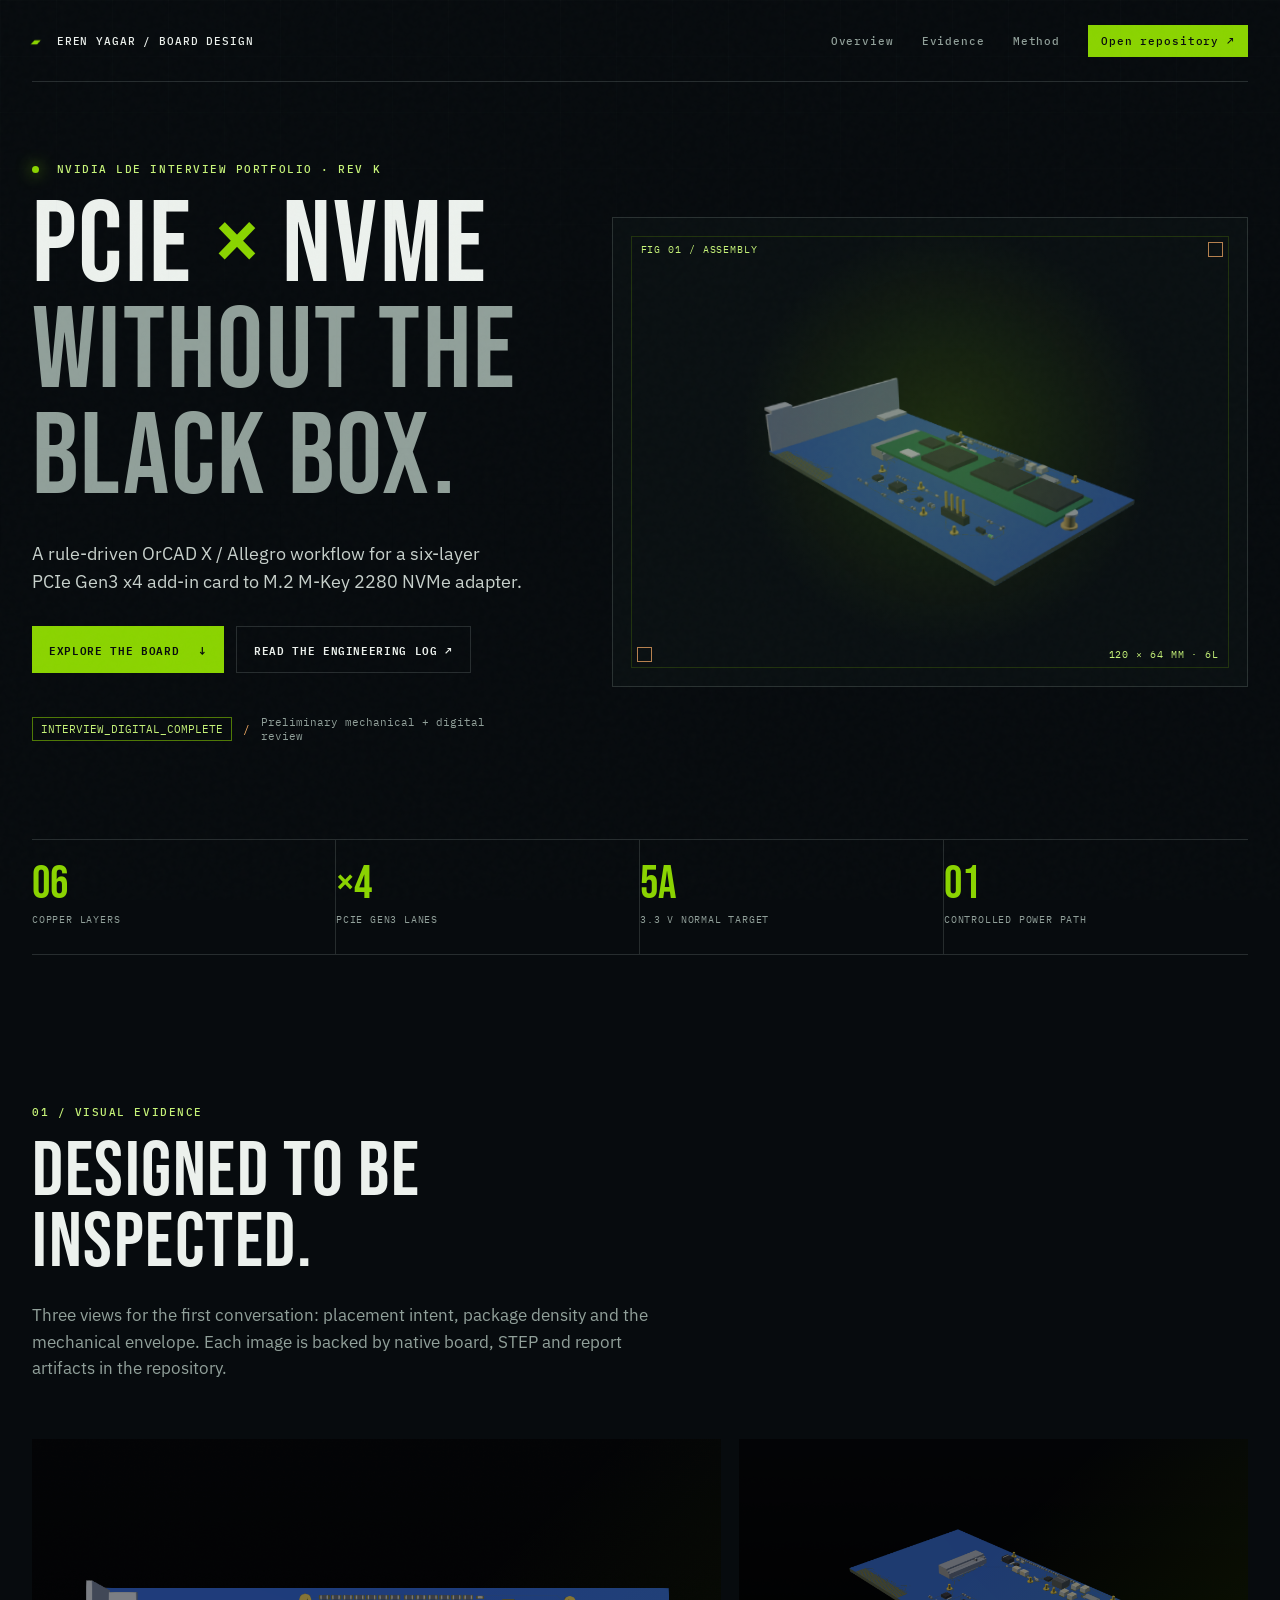
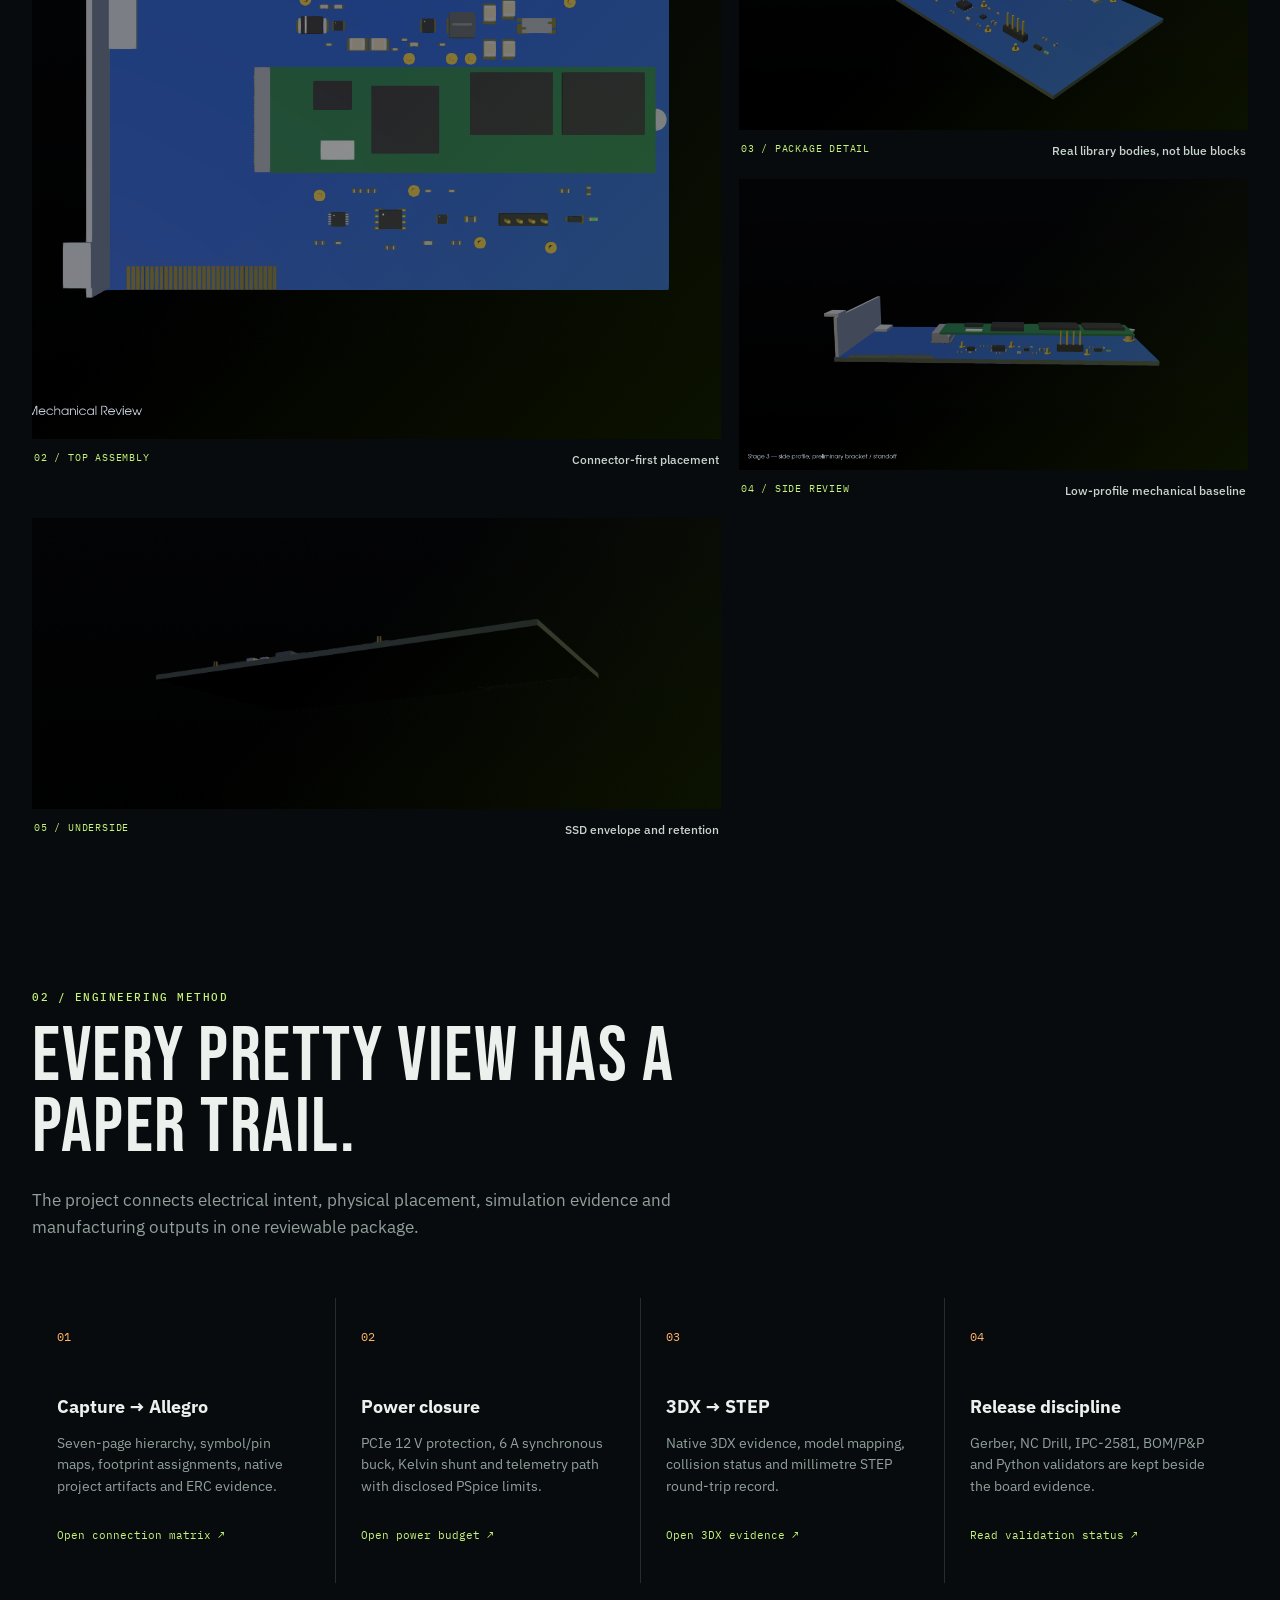
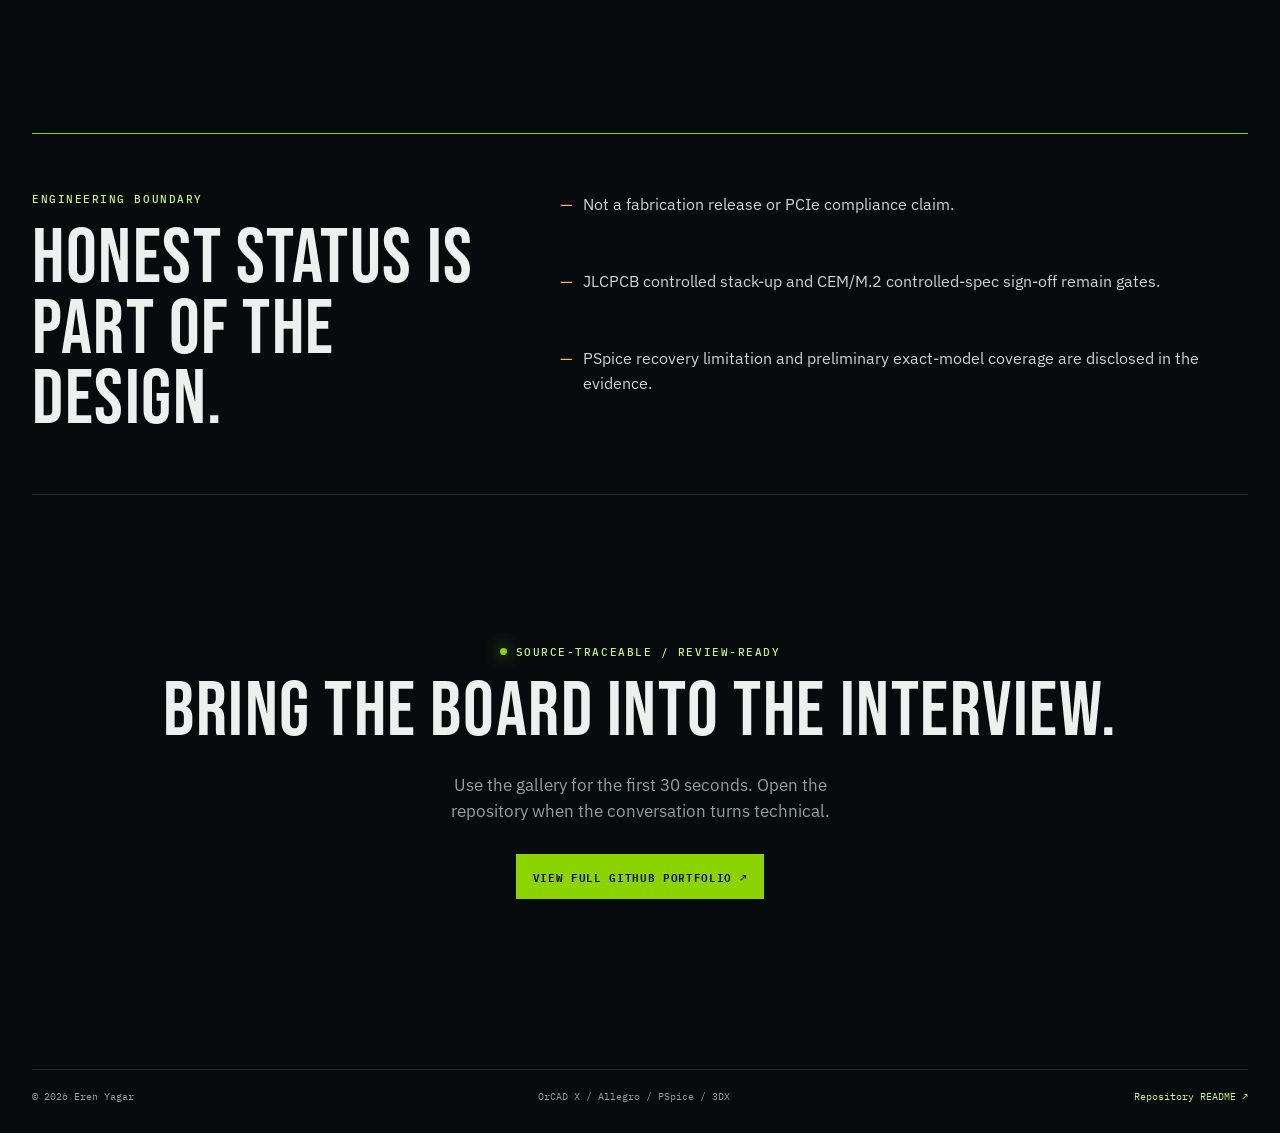
==== portfolio/index.html @ 48d605d1 "add visual portfolio page" ====
<!doctype html>
<html lang="en">
<head>
  <meta charset="utf-8">
  <meta name="viewport" content="width=device-width, initial-scale=1">
  <meta name="description" content="OrCAD X and Allegro PCIe Gen3 x4 to M.2 NVMe adapter interview portfolio.">
  <title>PCIe × NVMe — OrCAD Portfolio</title>
  <link rel="preconnect" href="https://fonts.googleapis.com">
  <link rel="preconnect" href="https://fonts.gstatic.com" crossorigin>
  <link href="https://fonts.googleapis.com/css2?family=Bebas+Neue&family=IBM+Plex+Mono:wght@400;500;600&family=IBM+Plex+Sans:wght@400;500;600;700&display=swap" rel="stylesheet">
  <link rel="stylesheet" href="styles.css">
</head>
<body>
  <div class="grain" aria-hidden="true"></div>
  <header class="site-header">
    <a class="wordmark" href="../README.md" aria-label="Back to repository README"><span class="mark">▰</span> EREN YAGAR / BOARD DESIGN</a>
    <nav aria-label="Portfolio navigation">
      <a href="#overview">Overview</a>
      <a href="#evidence">Evidence</a>
      <a href="#method">Method</a>
      <a class="nav-cta" href="https://github.com/ErenYagar/nvidia-lde-orcad-portfolio">Open repository ↗</a>
    </nav>
  </header>

  <main>
    <section class="hero" id="overview">
      <div class="hero-copy">
        <p class="eyebrow"><span class="dot"></span> NVIDIA LDE INTERVIEW PORTFOLIO · REV K</p>
        <h1>PCIe <em>×</em> NVMe<br><span>without the black box.</span></h1>
        <p class="lede">A rule-driven OrCAD X / Allegro workflow for a six-layer PCIe Gen3 x4 add-in card to M.2 M-Key 2280 NVMe adapter.</p>
        <div class="hero-actions">
          <a class="button button-primary" href="#evidence">Explore the board <span>↓</span></a>
          <a class="button button-ghost" href="../README.md">Read the engineering log ↗</a>
        </div>
        <div class="status-line"><span class="status-pill">INTERVIEW_DIGITAL_COMPLETE</span><span class="slash">/</span><span>Preliminary mechanical + digital review</span></div>
      </div>
      <div class="hero-visual">
        <div class="visual-label top-left">FIG 01 / ASSEMBLY</div>
        <div class="visual-label bottom-right">120 × 64 MM · 6L</div>
        <div class="crosshair crosshair-a"></div><div class="crosshair crosshair-b"></div>
        <img src="../evidence/stage3/portfolio_revk/stage3_hero_isometric_assembly.png" alt="Isometric 3D assembly view of the PCIe to M.2 NVMe adapter board" class="hero-image">
      </div>
    </section>

    <section class="metrics" aria-label="Design metrics">
      <div><strong>06</strong><span>copper layers</span></div>
      <div><strong>×4</strong><span>PCIe Gen3 lanes</span></div>
      <div><strong>5A</strong><span>3.3 V normal target</span></div>
      <div><strong>01</strong><span>controlled power path</span></div>
    </section>

    <section class="section evidence-section" id="evidence">
      <div class="section-heading"><p class="kicker">01 / VISUAL EVIDENCE</p><h2>Designed to be inspected.</h2><p>Three views for the first conversation: placement intent, package density and the mechanical envelope. Each image is backed by native board, STEP and report artifacts in the repository.</p></div>
      <div class="gallery">
        <figure class="gallery-card gallery-card-large"><button class="image-button" data-full="../evidence/stage3/portfolio_revk/stage3_top_assembly.png"><img src="../evidence/stage3/portfolio_revk/stage3_top_assembly.png" alt="Top assembly view showing M.2 slot, PCIe edge connector and component placement"><span class="zoom">VIEW FULL ↗</span></button><figcaption><span>02 / TOP ASSEMBLY</span><strong>Connector-first placement</strong></figcaption></figure>
        <figure class="gallery-card"><button class="image-button" data-full="../evidence/stage3/portfolio_revk/stage3_hero_isometric_pcb_detail.png"><img src="../evidence/stage3/portfolio_revk/stage3_hero_isometric_pcb_detail.png" alt="Detailed isometric PCB view with component package models"><span class="zoom">VIEW FULL ↗</span></button><figcaption><span>03 / PACKAGE DETAIL</span><strong>Real library bodies, not blue blocks</strong></figcaption></figure>
        <figure class="gallery-card"><button class="image-button" data-full="../evidence/stage3/portfolio_revk/stage3_side.png"><img src="../evidence/stage3/portfolio_revk/stage3_side.png" alt="Side view showing board thickness and low profile clearance"><span class="zoom">VIEW FULL ↗</span></button><figcaption><span>04 / SIDE REVIEW</span><strong>Low-profile mechanical baseline</strong></figcaption></figure>
        <figure class="gallery-card"><button class="image-button" data-full="../evidence/stage3/portfolio_revk/stage3_ssd_underside.png"><img src="../evidence/stage3/portfolio_revk/stage3_ssd_underside.png" alt="Underside view showing the SSD envelope and retention geometry"><span class="zoom">VIEW FULL ↗</span></button><figcaption><span>05 / UNDERSIDE</span><strong>SSD envelope and retention</strong></figcaption></figure>
      </div>
    </section>

    <section class="section method-section" id="method">
      <div class="section-heading"><p class="kicker">02 / ENGINEERING METHOD</p><h2>Every pretty view has a paper trail.</h2><p>The project connects electrical intent, physical placement, simulation evidence and manufacturing outputs in one reviewable package.</p></div>
      <div class="method-grid">
        <article><span class="number">01</span><h3>Capture → Allegro</h3><p>Seven-page hierarchy, symbol/pin maps, footprint assignments, native project artifacts and ERC evidence.</p><a href="../schematic/connection_matrix.csv">Open connection matrix ↗</a></article>
        <article><span class="number">02</span><h3>Power closure</h3><p>PCIe 12 V protection, 6 A synchronous buck, Kelvin shunt and telemetry path with disclosed PSpice limits.</p><a href="../docs/power_budget.md">Open power budget ↗</a></article>
        <article><span class="number">03</span><h3>3DX → STEP</h3><p>Native 3DX evidence, model mapping, collision status and millimetre STEP round-trip record.</p><a href="../evidence/stage3/3dx_native_revk/">Open 3DX evidence ↗</a></article>
        <article><span class="number">04</span><h3>Release discipline</h3><p>Gerber, NC Drill, IPC-2581, BOM/P&amp;P and Python validators are kept beside the board evidence.</p><a href="../VALIDATION_STATUS.md">Read validation status ↗</a></article>
      </div>
    </section>

    <section class="boundary" aria-labelledby="boundary-title">
      <div><p class="kicker">ENGINEERING BOUNDARY</p><h2 id="boundary-title">Honest status is part of the design.</h2></div>
      <ul><li>Not a fabrication release or PCIe compliance claim.</li><li>JLCPCB controlled stack-up and CEM/M.2 controlled-spec sign-off remain gates.</li><li>PSpice recovery limitation and preliminary exact-model coverage are disclosed in the evidence.</li></ul>
    </section>

    <section class="closing">
      <p class="eyebrow"><span class="dot"></span> SOURCE-TRACEABLE / REVIEW-READY</p>
      <h2>Bring the board into the interview.</h2>
      <p>Use the gallery for the first 30 seconds. Open the repository when the conversation turns technical.</p>
      <a class="button button-primary" href="https://github.com/ErenYagar/nvidia-lde-orcad-portfolio">View full GitHub portfolio ↗</a>
    </section>
  </main>

  <footer class="site-footer"><span>© 2026 Eren Yagar</span><span>OrCAD X / Allegro / PSpice / 3DX</span><a href="../README.md">Repository README ↗</a></footer>

  <dialog id="lightbox" aria-label="Expanded portfolio image"><button class="close-dialog" aria-label="Close image">×</button><img id="lightbox-image" alt=""></dialog>
  <script>
    const dialog = document.getElementById('lightbox');
    const expanded = document.getElementById('lightbox-image');
    document.querySelectorAll('.image-button').forEach((button) => button.addEventListener('click', () => {
      expanded.src = button.dataset.full;
      expanded.alt = button.querySelector('img').alt;
      dialog.showModal();
    }));
    document.querySelector('.close-dialog').addEventListener('click', () => dialog.close());
    dialog.addEventListener('click', (event) => { if (event.target === dialog) dialog.close(); });
  </script>
</body>
</html>
---- portfolio/styles.css ----
:root {
  --ink: #ecf1ed;
  --muted: #91a09a;
  --paper: #070b0e;
  --panel: #0e1518;
  --line: rgba(221, 238, 230, .15);
  --green: #8bd400;
  --green-soft: #c6f378;
  --orange: #ffb268;
  --display: 'Bebas Neue', Impact, sans-serif;
  --mono: 'IBM Plex Mono', 'Courier New', monospace;
  --sans: 'IBM Plex Sans', 'Segoe UI', sans-serif;
}

* { box-sizing: border-box; }
html { scroll-behavior: smooth; }
body { margin: 0; color: var(--ink); background: var(--paper); font-family: var(--sans); line-height: 1.55; overflow-x: hidden; }
body::before { content: ''; position: fixed; inset: 0; pointer-events: none; opacity: .22; background-image: linear-gradient(rgba(141, 170, 158, .1) 1px, transparent 1px), linear-gradient(90deg, rgba(141, 170, 158, .1) 1px, transparent 1px); background-size: 56px 56px; mask-image: linear-gradient(to bottom, #000, transparent 75%); }
.grain { position: fixed; inset: 0; z-index: 10; pointer-events: none; opacity: .04; background-image: url("data:image/svg+xml,%3Csvg viewBox='0 0 160 160' xmlns='http://www.w3.org/2000/svg'%3E%3Cfilter id='n'%3E%3CfeTurbulence type='fractalNoise' baseFrequency='.9' numOctaves='3' stitchTiles='stitch'/%3E%3C/filter%3E%3Crect width='100%25' height='100%25' filter='url(%23n)' opacity='.45'/%3E%3C/svg%3E"); }
a { color: inherit; }
.site-header, main, .site-footer { width: min(1240px, calc(100% - 64px)); margin: auto; }
.site-header { min-height: 82px; display: flex; justify-content: space-between; align-items: center; border-bottom: 1px solid var(--line); font: 500 11px var(--mono); letter-spacing: .08em; }
.wordmark { text-decoration: none; color: var(--ink); }
.mark { display: inline-block; color: var(--green); margin-right: 8px; transform: skew(-20deg); }
nav { display: flex; gap: 28px; align-items: center; }
nav a { color: var(--muted); text-decoration: none; transition: color .2s ease; }
nav a:hover { color: var(--green-soft); }
.nav-cta { padding: 9px 13px; color: var(--paper); background: var(--green); }
.hero { min-height: 660px; display: grid; grid-template-columns: .87fr 1.13fr; gap: clamp(34px, 7vw, 100px); align-items: center; padding: 80px 0 96px; }
.eyebrow, .kicker { margin: 0 0 18px; font: 500 11px var(--mono); letter-spacing: .14em; color: var(--green-soft); }
.dot { display: inline-block; width: 7px; height: 7px; border-radius: 50%; margin-right: 9px; background: var(--green); box-shadow: 0 0 16px var(--green); }
h1, h2 { font-family: var(--display); font-weight: 400; line-height: .92; letter-spacing: .02em; text-transform: uppercase; }
h1 { max-width: 690px; margin: 0; font-size: clamp(68px, 9vw, 142px); }
h1 em { color: var(--green); font-style: normal; }
h1 span { color: var(--muted); }
.lede { max-width: 510px; margin: 28px 0 30px; font-size: 18px; color: #c8d1cc; }
.hero-actions { display: flex; flex-wrap: wrap; gap: 12px; }
.button { display: inline-flex; gap: 20px; align-items: center; padding: 13px 17px; text-decoration: none; font: 600 11px var(--mono); letter-spacing: .06em; text-transform: uppercase; transition: transform .2s ease, background .2s ease, color .2s ease; }
.button:hover { transform: translateY(-3px); }
.button-primary { color: var(--paper); background: var(--green); }
.button-primary:hover { background: var(--green-soft); }
.button-ghost { border: 1px solid var(--line); color: var(--ink); }
.button-ghost:hover { border-color: var(--green); color: var(--green-soft); }
.status-line { display: flex; align-items: center; gap: 11px; margin-top: 42px; color: var(--muted); font: 11px var(--mono); }
.status-pill { padding: 4px 8px; color: var(--green-soft); border: 1px solid rgba(139, 212, 0, .55); }
.slash { color: var(--orange); }
.hero-visual { position: relative; min-height: 470px; display: grid; place-items: center; background: radial-gradient(circle at 53% 47%, rgba(139, 212, 0, .15), transparent 50%), #0a1012; border: 1px solid var(--line); overflow: hidden; }
.hero-visual::after { content: ''; position: absolute; inset: 18px; border: 1px solid rgba(139, 212, 0, .18); pointer-events: none; }
.hero-image { width: 95%; height: auto; display: block; mix-blend-mode: screen; filter: saturate(.9) contrast(1.06); transform: rotate(-2deg) scale(1.04); transition: transform .6s cubic-bezier(.2,.8,.2,1); }
.hero-visual:hover .hero-image { transform: rotate(1deg) scale(1.08); }
.visual-label { position: absolute; z-index: 2; color: var(--green-soft); font: 10px var(--mono); letter-spacing: .09em; }
.top-left { left: 28px; top: 25px; }.bottom-right { right: 28px; bottom: 25px; }
.crosshair { position: absolute; z-index: 2; width: 15px; height: 15px; border: 1px solid var(--orange); opacity: .7; }.crosshair-a { left: 24px; bottom: 24px; }.crosshair-b { right: 24px; top: 24px; }
.metrics { display: grid; grid-template-columns: repeat(4, 1fr); border-top: 1px solid var(--line); border-bottom: 1px solid var(--line); }
.metrics div { padding: 24px 0; border-right: 1px solid var(--line); }.metrics div:last-child { border-right: 0; }.metrics strong { display: block; color: var(--green); font: 400 46px var(--display); line-height: .9; }.metrics span { color: var(--muted); font: 10px var(--mono); letter-spacing: .08em; text-transform: uppercase; }
.section { padding: 150px 0 0; }.section-heading { max-width: 650px; }.section-heading h2, .closing h2, .boundary h2 { margin: 0; font-size: clamp(48px, 6vw, 86px); }.section-heading > p:last-child, .closing > p:not(.eyebrow) { margin-top: 24px; color: var(--muted); font-size: 17px; }
.gallery { display: grid; grid-template-columns: 1.15fr .85fr; gap: 18px; margin-top: 58px; }.gallery-card { margin: 0; }.gallery-card-large { grid-row: span 2; }.image-button { position: relative; display: block; width: 100%; padding: 0; border: 0; overflow: hidden; background: var(--panel); cursor: zoom-in; }.image-button::after { content: ''; position: absolute; inset: 0; background: linear-gradient(135deg, transparent 45%, rgba(139, 212, 0, .12)); opacity: .7; pointer-events: none; }.image-button img { width: 100%; height: 100%; display: block; object-fit: cover; transition: transform .5s ease, filter .5s ease; }.gallery-card-large .image-button { height: 600px; }.gallery-card:not(.gallery-card-large) .image-button { height: 291px; }.image-button:hover img { transform: scale(1.045); filter: saturate(1.12); }.zoom { position: absolute; z-index: 2; right: 14px; bottom: 13px; padding: 5px 7px; color: var(--paper); background: var(--green); font: 10px var(--mono); opacity: 0; transform: translateY(5px); transition: opacity .25s, transform .25s; }.image-button:hover .zoom, .image-button:focus-visible .zoom { opacity: 1; transform: translateY(0); }.gallery-card figcaption { display: flex; justify-content: space-between; gap: 12px; padding: 12px 2px 0; }.gallery-card figcaption span { color: var(--green-soft); font: 10px var(--mono); letter-spacing: .08em; }.gallery-card figcaption strong { color: #cbd4ce; font-size: 12px; font-weight: 500; text-align: right; }
.method-grid { display: grid; grid-template-columns: repeat(4, 1fr); gap: 1px; margin-top: 58px; background: var(--line); }.method-grid article { min-height: 285px; padding: 25px; background: var(--paper); }.number { color: var(--orange); font: 12px var(--mono); }.method-grid h3 { margin: 45px 0 12px; font-size: 18px; }.method-grid p { margin: 0 0 23px; color: var(--muted); font-size: 14px; }.method-grid a { color: var(--green-soft); font: 11px var(--mono); text-decoration: none; }
.boundary { display: grid; grid-template-columns: .8fr 1.2fr; gap: 70px; margin-top: 150px; padding: 58px 0; border-top: 1px solid var(--green); border-bottom: 1px solid var(--line); }.boundary ul { display: grid; gap: 12px; margin: 0; padding: 0; list-style: none; color: #cbd4ce; font-size: 16px; }.boundary li { position: relative; padding-left: 23px; }.boundary li::before { content: '—'; position: absolute; left: 0; color: var(--orange); }
.closing { padding: 150px 0 170px; text-align: center; }.closing > p:not(.eyebrow) { max-width: 450px; margin: 24px auto 30px; }.closing .eyebrow { justify-content: center; display: flex; align-items: center; }
.site-footer { display: flex; justify-content: space-between; gap: 20px; padding: 20px 0 30px; border-top: 1px solid var(--line); color: var(--muted); font: 10px var(--mono); }.site-footer a { color: var(--green-soft); text-decoration: none; }
dialog { width: min(1100px, 92vw); padding: 0; border: 1px solid var(--green); background: #050708; box-shadow: 0 0 0 100vw rgba(0,0,0,.78), 0 0 80px rgba(139,212,0,.16); }.close-dialog { position: absolute; top: 8px; right: 12px; z-index: 3; border: 0; color: var(--ink); background: transparent; font: 30px var(--sans); cursor: pointer; }.close-dialog:hover { color: var(--green); }dialog img { width: 100%; display: block; }
@media (max-width: 880px) { .site-header, main, .site-footer { width: min(100% - 36px, 680px); } nav a:not(.nav-cta) { display: none; }.hero { grid-template-columns: 1fr; padding-top: 65px; }.hero-visual { min-height: auto; }.hero-image { width: 100%; }.metrics { grid-template-columns: repeat(2, 1fr); }.metrics div:nth-child(2) { border-right: 0; }.metrics div:nth-child(-n+2) { border-bottom: 1px solid var(--line); }.gallery { grid-template-columns: 1fr; }.gallery-card-large { grid-row: auto; }.gallery-card-large .image-button, .gallery-card:not(.gallery-card-large) .image-button { height: auto; aspect-ratio: 1.45; }.method-grid { grid-template-columns: repeat(2, 1fr); }.boundary { grid-template-columns: 1fr; gap: 30px; }.site-footer { flex-wrap: wrap; } }
@media (max-width: 520px) { h1 { font-size: 63px; }.site-header { min-height: 65px; }.wordmark { font-size: 9px; }.nav-cta { padding: 7px 9px; font-size: 9px; }.hero { padding-bottom: 60px; }.lede { font-size: 16px; }.status-line { align-items: flex-start; flex-direction: column; gap: 6px; }.slash { display: none; }.metrics strong { font-size: 38px; }.method-grid { grid-template-columns: 1fr; }.section, .boundary, .closing { padding-top: 100px; }.site-footer { font-size: 9px; } }
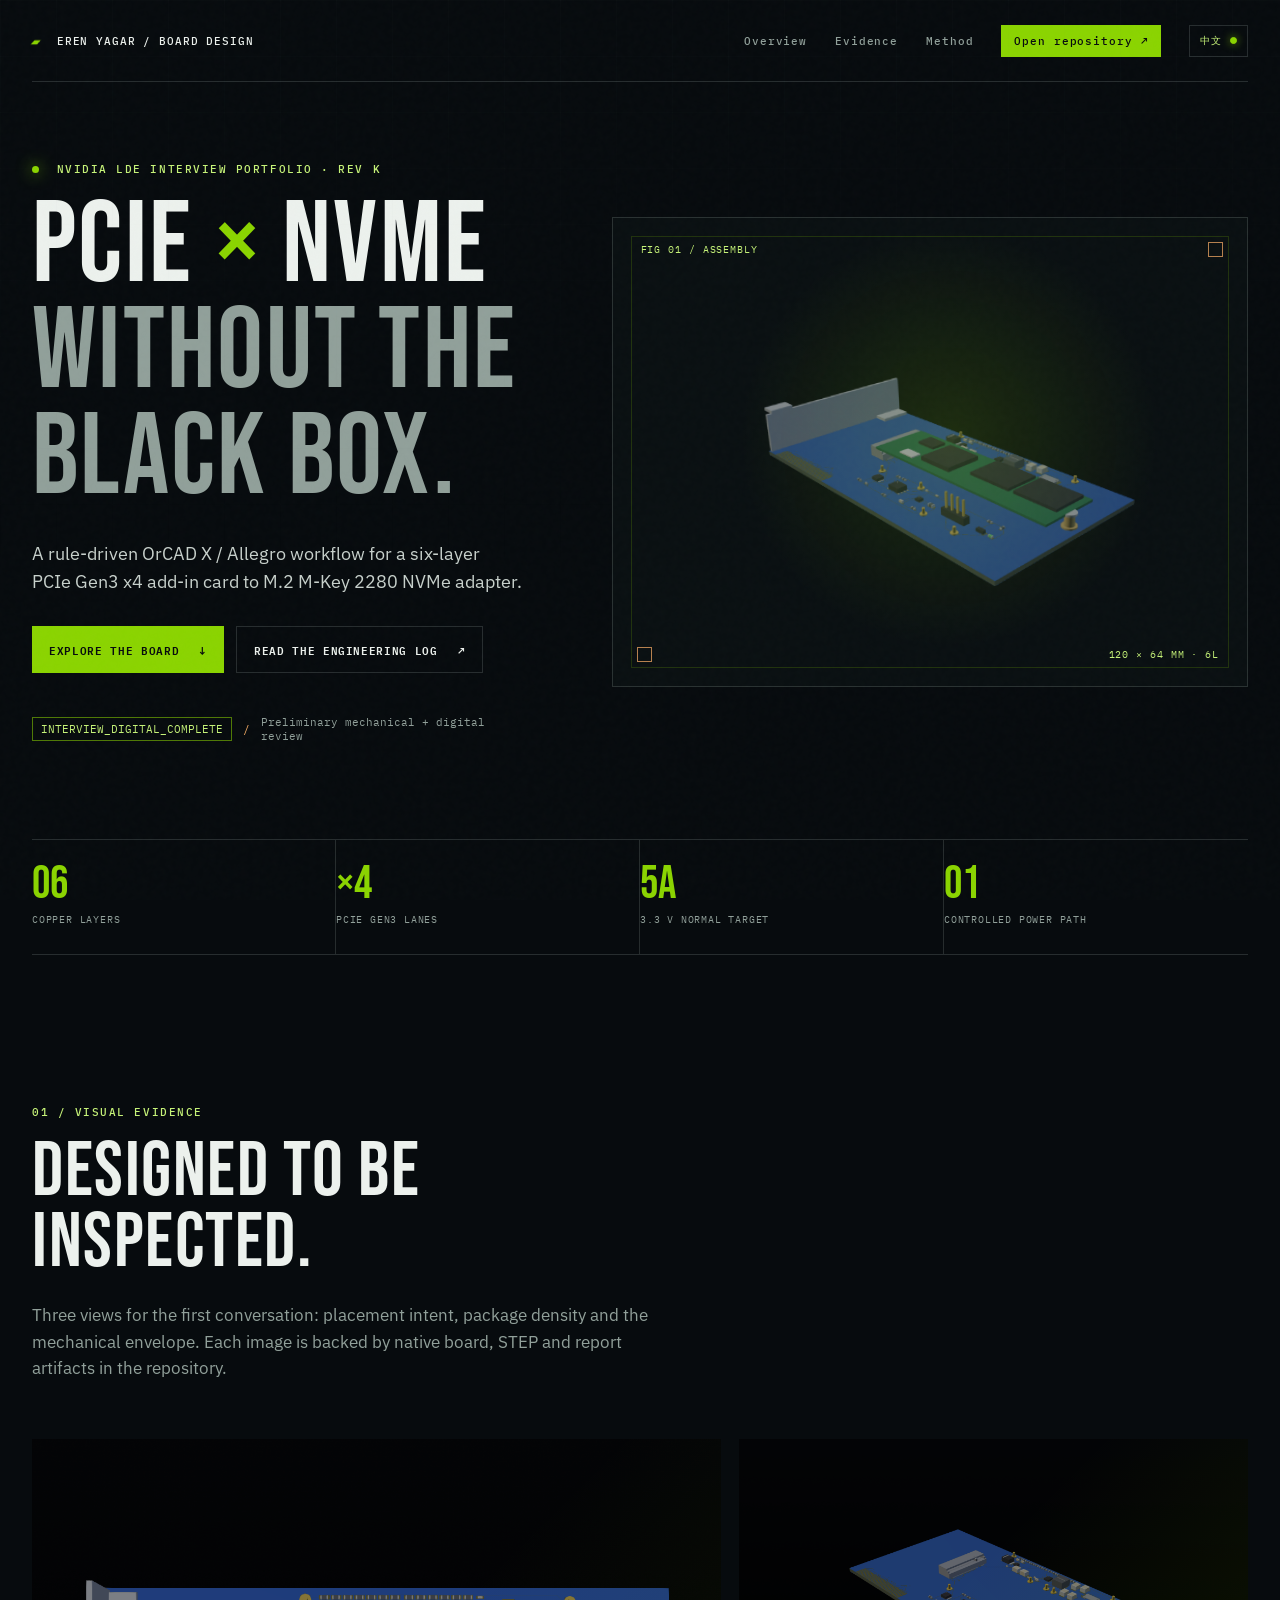
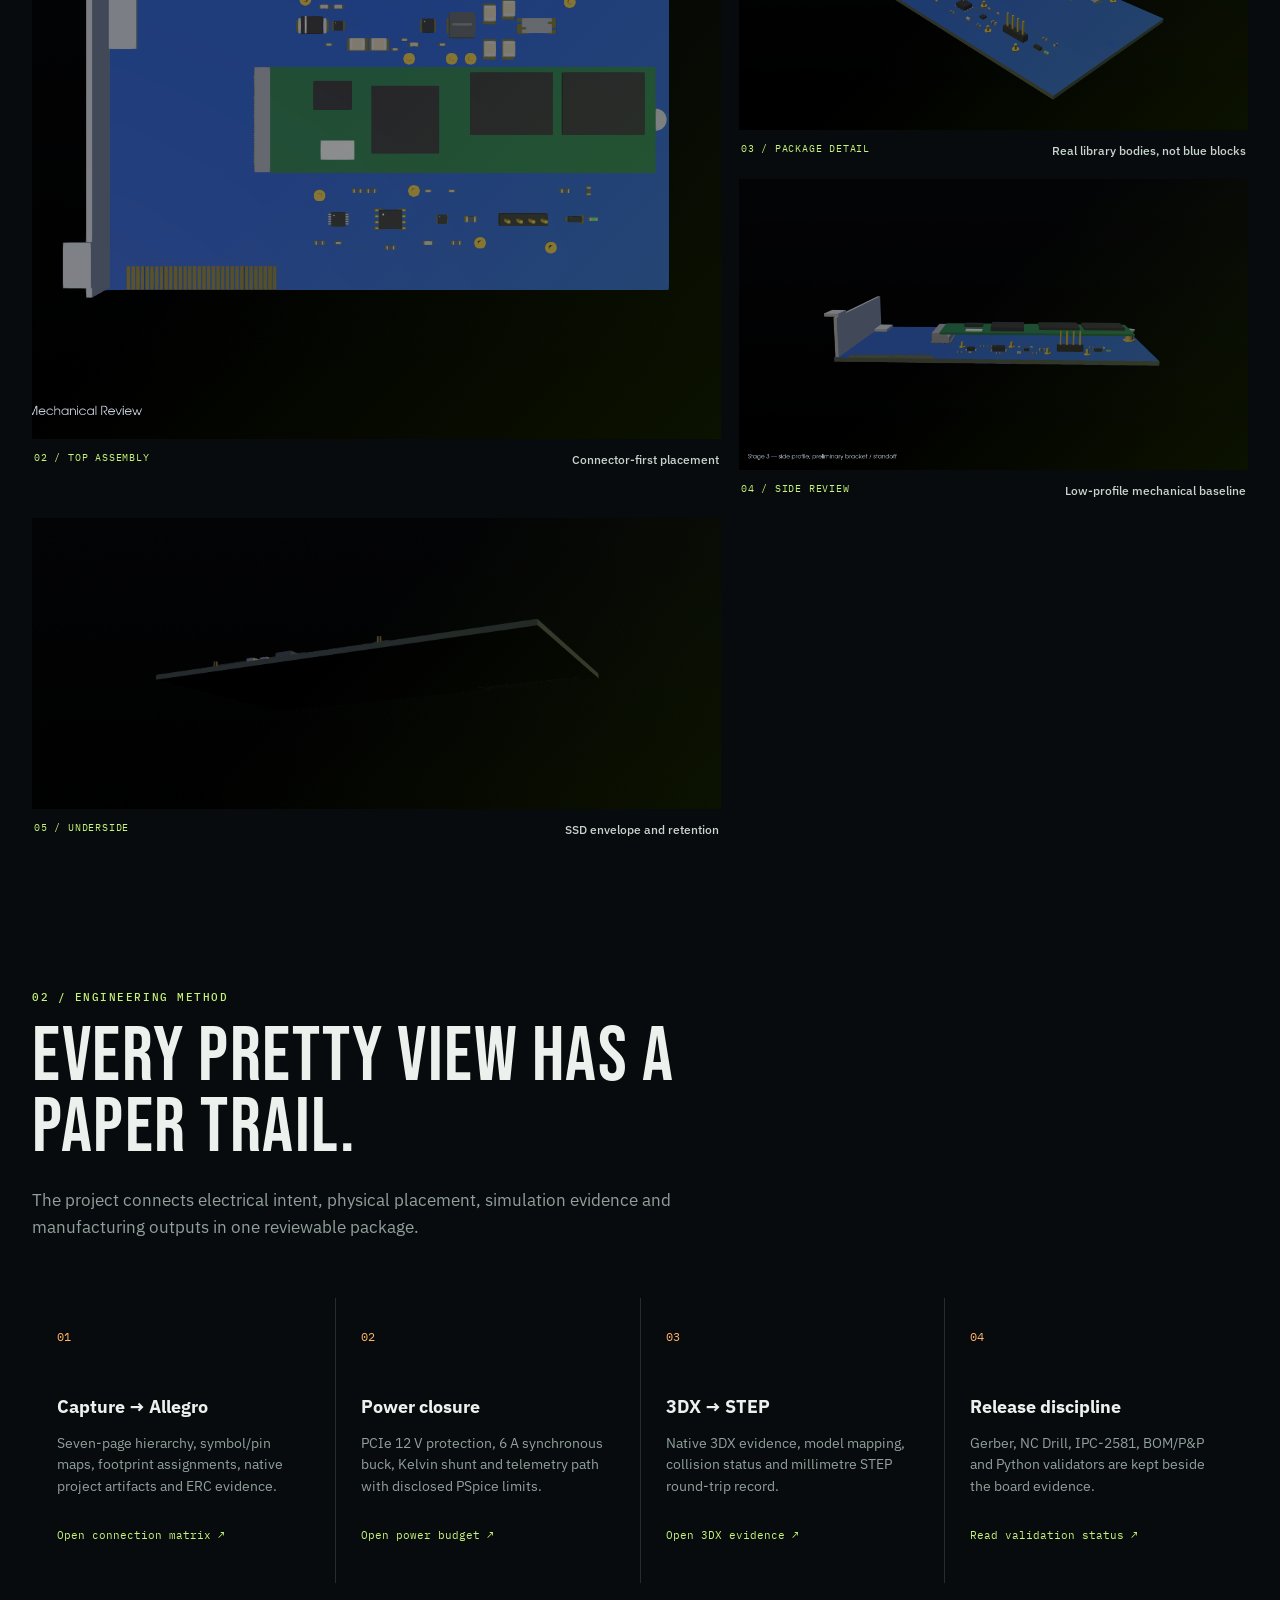
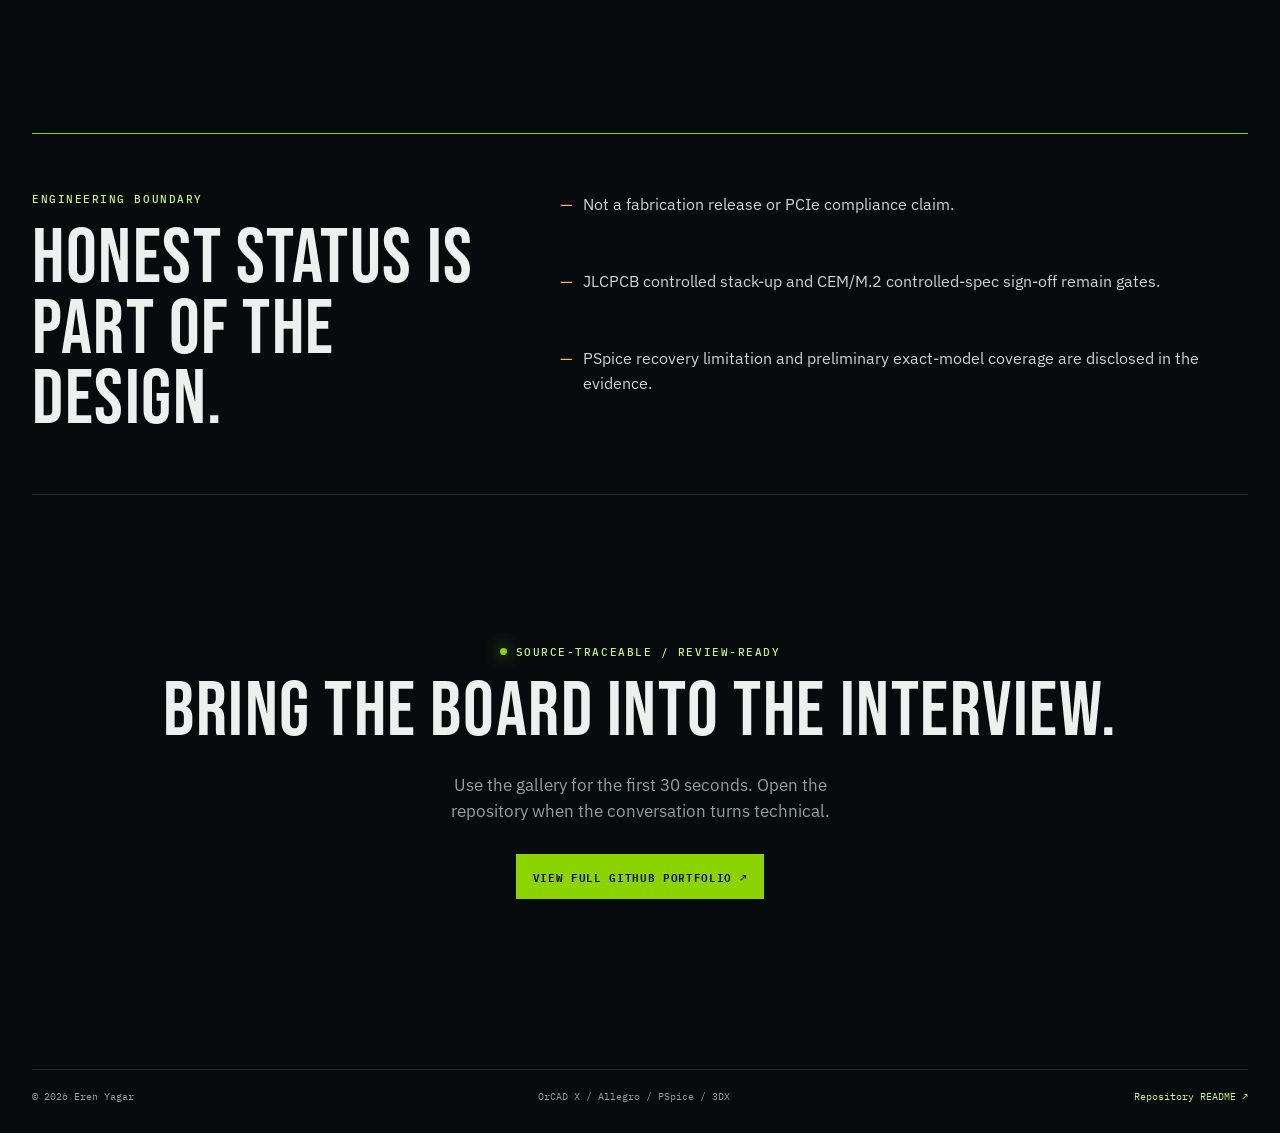
==== commit b8d4b6fd: "add bilingual portfolio language toggle" ====
--- a/portfolio/index.html
+++ b/portfolio/index.html
@@ -15,77 +15,134 @@
   <header class="site-header">
     <a class="wordmark" href="../README.md" aria-label="Back to repository README"><span class="mark">▰</span> EREN YAGAR / BOARD DESIGN</a>
     <nav aria-label="Portfolio navigation">
-      <a href="#overview">Overview</a>
-      <a href="#evidence">Evidence</a>
-      <a href="#method">Method</a>
-      <a class="nav-cta" href="https://github.com/ErenYagar/nvidia-lde-orcad-portfolio">Open repository ↗</a>
+      <a href="#overview" data-i18n="navOverview">Overview</a>
+      <a href="#evidence" data-i18n="navEvidence">Evidence</a>
+      <a href="#method" data-i18n="navMethod">Method</a>
+      <a class="nav-cta" href="https://github.com/ErenYagar/nvidia-lde-orcad-portfolio" data-i18n="navRepo">Open repository ↗</a>
+      <button class="lang-toggle" id="lang-toggle" type="button" aria-label="Switch language"><span id="lang-label">中文</span><span class="toggle-dot" aria-hidden="true"></span></button>
     </nav>
   </header>
 
   <main>
     <section class="hero" id="overview">
       <div class="hero-copy">
-        <p class="eyebrow"><span class="dot"></span> NVIDIA LDE INTERVIEW PORTFOLIO · REV K</p>
-        <h1>PCIe <em>×</em> NVMe<br><span>without the black box.</span></h1>
-        <p class="lede">A rule-driven OrCAD X / Allegro workflow for a six-layer PCIe Gen3 x4 add-in card to M.2 M-Key 2280 NVMe adapter.</p>
+        <p class="eyebrow"><span class="dot"></span><span data-i18n="eyebrow"> NVIDIA LDE INTERVIEW PORTFOLIO · REV K</span></p>
+        <h1 data-i18n="heroTitle">PCIe <em>×</em> NVMe<br><span>without the black box.</span></h1>
+        <p class="lede" data-i18n="heroLede">A rule-driven OrCAD X / Allegro workflow for a six-layer PCIe Gen3 x4 add-in card to M.2 M-Key 2280 NVMe adapter.</p>
         <div class="hero-actions">
-          <a class="button button-primary" href="#evidence">Explore the board <span>↓</span></a>
-          <a class="button button-ghost" href="../README.md">Read the engineering log ↗</a>
+          <a class="button button-primary" href="#evidence"><span data-i18n="explore">Explore the board</span> <span>↓</span></a>
+          <a class="button button-ghost" href="../README.md"><span data-i18n="engineeringLog">Read the engineering log</span> ↗</a>
         </div>
-        <div class="status-line"><span class="status-pill">INTERVIEW_DIGITAL_COMPLETE</span><span class="slash">/</span><span>Preliminary mechanical + digital review</span></div>
+        <div class="status-line"><span class="status-pill" data-i18n="status">INTERVIEW_DIGITAL_COMPLETE</span><span class="slash">/</span><span data-i18n="statusDetail">Preliminary mechanical + digital review</span></div>
       </div>
       <div class="hero-visual">
-        <div class="visual-label top-left">FIG 01 / ASSEMBLY</div>
+        <div class="visual-label top-left" data-i18n="figAssembly">FIG 01 / ASSEMBLY</div>
         <div class="visual-label bottom-right">120 × 64 MM · 6L</div>
         <div class="crosshair crosshair-a"></div><div class="crosshair crosshair-b"></div>
-        <img src="../evidence/stage3/portfolio_revk/stage3_hero_isometric_assembly.png" alt="Isometric 3D assembly view of the PCIe to M.2 NVMe adapter board" class="hero-image">
+        <img src="../evidence/stage3/portfolio_revk/stage3_hero_isometric_assembly.png" data-alt-key="heroAlt" alt="Isometric 3D assembly view of the PCIe to M.2 NVMe adapter board" class="hero-image">
       </div>
     </section>
 
     <section class="metrics" aria-label="Design metrics">
-      <div><strong>06</strong><span>copper layers</span></div>
-      <div><strong>×4</strong><span>PCIe Gen3 lanes</span></div>
-      <div><strong>5A</strong><span>3.3 V normal target</span></div>
-      <div><strong>01</strong><span>controlled power path</span></div>
+      <div><strong>06</strong><span data-i18n="metricLayers">copper layers</span></div>
+      <div><strong>×4</strong><span data-i18n="metricLanes">PCIe Gen3 lanes</span></div>
+      <div><strong>5A</strong><span data-i18n="metricLoad">3.3 V normal target</span></div>
+      <div><strong>01</strong><span data-i18n="metricPower">controlled power path</span></div>
     </section>
 
     <section class="section evidence-section" id="evidence">
-      <div class="section-heading"><p class="kicker">01 / VISUAL EVIDENCE</p><h2>Designed to be inspected.</h2><p>Three views for the first conversation: placement intent, package density and the mechanical envelope. Each image is backed by native board, STEP and report artifacts in the repository.</p></div>
+      <div class="section-heading"><p class="kicker" data-i18n="evidenceKicker">01 / VISUAL EVIDENCE</p><h2 data-i18n="evidenceTitle">Designed to be inspected.</h2><p data-i18n="evidenceLede">Three views for the first conversation: placement intent, package density and the mechanical envelope. Each image is backed by native board, STEP and report artifacts in the repository.</p></div>
       <div class="gallery">
-        <figure class="gallery-card gallery-card-large"><button class="image-button" data-full="../evidence/stage3/portfolio_revk/stage3_top_assembly.png"><img src="../evidence/stage3/portfolio_revk/stage3_top_assembly.png" alt="Top assembly view showing M.2 slot, PCIe edge connector and component placement"><span class="zoom">VIEW FULL ↗</span></button><figcaption><span>02 / TOP ASSEMBLY</span><strong>Connector-first placement</strong></figcaption></figure>
-        <figure class="gallery-card"><button class="image-button" data-full="../evidence/stage3/portfolio_revk/stage3_hero_isometric_pcb_detail.png"><img src="../evidence/stage3/portfolio_revk/stage3_hero_isometric_pcb_detail.png" alt="Detailed isometric PCB view with component package models"><span class="zoom">VIEW FULL ↗</span></button><figcaption><span>03 / PACKAGE DETAIL</span><strong>Real library bodies, not blue blocks</strong></figcaption></figure>
-        <figure class="gallery-card"><button class="image-button" data-full="../evidence/stage3/portfolio_revk/stage3_side.png"><img src="../evidence/stage3/portfolio_revk/stage3_side.png" alt="Side view showing board thickness and low profile clearance"><span class="zoom">VIEW FULL ↗</span></button><figcaption><span>04 / SIDE REVIEW</span><strong>Low-profile mechanical baseline</strong></figcaption></figure>
-        <figure class="gallery-card"><button class="image-button" data-full="../evidence/stage3/portfolio_revk/stage3_ssd_underside.png"><img src="../evidence/stage3/portfolio_revk/stage3_ssd_underside.png" alt="Underside view showing the SSD envelope and retention geometry"><span class="zoom">VIEW FULL ↗</span></button><figcaption><span>05 / UNDERSIDE</span><strong>SSD envelope and retention</strong></figcaption></figure>
+        <figure class="gallery-card gallery-card-large"><button class="image-button" data-full="../evidence/stage3/portfolio_revk/stage3_top_assembly.png"><img src="../evidence/stage3/portfolio_revk/stage3_top_assembly.png" data-alt-key="topAlt" alt="Top assembly view showing M.2 slot, PCIe edge connector and component placement"><span class="zoom" data-i18n="viewFull">VIEW FULL ↗</span></button><figcaption><span data-i18n="topTag">02 / TOP ASSEMBLY</span><strong data-i18n="topCaption">Connector-first placement</strong></figcaption></figure>
+        <figure class="gallery-card"><button class="image-button" data-full="../evidence/stage3/portfolio_revk/stage3_hero_isometric_pcb_detail.png"><img src="../evidence/stage3/portfolio_revk/stage3_hero_isometric_pcb_detail.png" data-alt-key="detailAlt" alt="Detailed isometric PCB view with component package models"><span class="zoom" data-i18n="viewFull">VIEW FULL ↗</span></button><figcaption><span data-i18n="detailTag">03 / PACKAGE DETAIL</span><strong data-i18n="detailCaption">Real library bodies, not blue blocks</strong></figcaption></figure>
+        <figure class="gallery-card"><button class="image-button" data-full="../evidence/stage3/portfolio_revk/stage3_side.png"><img src="../evidence/stage3/portfolio_revk/stage3_side.png" data-alt-key="sideAlt" alt="Side view showing board thickness and low profile clearance"><span class="zoom" data-i18n="viewFull">VIEW FULL ↗</span></button><figcaption><span data-i18n="sideTag">04 / SIDE REVIEW</span><strong data-i18n="sideCaption">Low-profile mechanical baseline</strong></figcaption></figure>
+        <figure class="gallery-card"><button class="image-button" data-full="../evidence/stage3/portfolio_revk/stage3_ssd_underside.png"><img src="../evidence/stage3/portfolio_revk/stage3_ssd_underside.png" data-alt-key="ssdAlt" alt="Underside view showing the SSD envelope and retention geometry"><span class="zoom" data-i18n="viewFull">VIEW FULL ↗</span></button><figcaption><span data-i18n="ssdTag">05 / UNDERSIDE</span><strong data-i18n="ssdCaption">SSD envelope and retention</strong></figcaption></figure>
       </div>
     </section>
 
     <section class="section method-section" id="method">
-      <div class="section-heading"><p class="kicker">02 / ENGINEERING METHOD</p><h2>Every pretty view has a paper trail.</h2><p>The project connects electrical intent, physical placement, simulation evidence and manufacturing outputs in one reviewable package.</p></div>
+      <div class="section-heading"><p class="kicker" data-i18n="methodKicker">02 / ENGINEERING METHOD</p><h2 data-i18n="methodTitle">Every pretty view has a paper trail.</h2><p data-i18n="methodLede">The project connects electrical intent, physical placement, simulation evidence and manufacturing outputs in one reviewable package.</p></div>
       <div class="method-grid">
-        <article><span class="number">01</span><h3>Capture → Allegro</h3><p>Seven-page hierarchy, symbol/pin maps, footprint assignments, native project artifacts and ERC evidence.</p><a href="../schematic/connection_matrix.csv">Open connection matrix ↗</a></article>
-        <article><span class="number">02</span><h3>Power closure</h3><p>PCIe 12 V protection, 6 A synchronous buck, Kelvin shunt and telemetry path with disclosed PSpice limits.</p><a href="../docs/power_budget.md">Open power budget ↗</a></article>
-        <article><span class="number">03</span><h3>3DX → STEP</h3><p>Native 3DX evidence, model mapping, collision status and millimetre STEP round-trip record.</p><a href="../evidence/stage3/3dx_native_revk/">Open 3DX evidence ↗</a></article>
-        <article><span class="number">04</span><h3>Release discipline</h3><p>Gerber, NC Drill, IPC-2581, BOM/P&amp;P and Python validators are kept beside the board evidence.</p><a href="../VALIDATION_STATUS.md">Read validation status ↗</a></article>
+        <article><span class="number">01</span><h3 data-i18n="card1Title">Capture → Allegro</h3><p data-i18n="card1Body">Seven-page hierarchy, symbol/pin maps, footprint assignments, native project artifacts and ERC evidence.</p><a href="../schematic/connection_matrix.csv" data-i18n="card1Link">Open connection matrix ↗</a></article>
+        <article><span class="number">02</span><h3 data-i18n="card2Title">Power closure</h3><p data-i18n="card2Body">PCIe 12 V protection, 6 A synchronous buck, Kelvin shunt and telemetry path with disclosed PSpice limits.</p><a href="../docs/power_budget.md" data-i18n="card2Link">Open power budget ↗</a></article>
+        <article><span class="number">03</span><h3 data-i18n="card3Title">3DX → STEP</h3><p data-i18n="card3Body">Native 3DX evidence, model mapping, collision status and millimetre STEP round-trip record.</p><a href="../evidence/stage3/3dx_native_revk/" data-i18n="card3Link">Open 3DX evidence ↗</a></article>
+        <article><span class="number">04</span><h3 data-i18n="card4Title">Release discipline</h3><p data-i18n="card4Body">Gerber, NC Drill, IPC-2581, BOM/P&amp;P and Python validators are kept beside the board evidence.</p><a href="../VALIDATION_STATUS.md" data-i18n="card4Link">Read validation status ↗</a></article>
       </div>
     </section>
 
     <section class="boundary" aria-labelledby="boundary-title">
-      <div><p class="kicker">ENGINEERING BOUNDARY</p><h2 id="boundary-title">Honest status is part of the design.</h2></div>
-      <ul><li>Not a fabrication release or PCIe compliance claim.</li><li>JLCPCB controlled stack-up and CEM/M.2 controlled-spec sign-off remain gates.</li><li>PSpice recovery limitation and preliminary exact-model coverage are disclosed in the evidence.</li></ul>
+      <div><p class="kicker" data-i18n="boundaryKicker">ENGINEERING BOUNDARY</p><h2 id="boundary-title" data-i18n="boundaryTitle">Honest status is part of the design.</h2></div>
+      <ul><li data-i18n="boundary1">Not a fabrication release or PCIe compliance claim.</li><li data-i18n="boundary2">JLCPCB controlled stack-up and CEM/M.2 controlled-spec sign-off remain gates.</li><li data-i18n="boundary3">PSpice recovery limitation and preliminary exact-model coverage are disclosed in the evidence.</li></ul>
     </section>
 
     <section class="closing">
-      <p class="eyebrow"><span class="dot"></span> SOURCE-TRACEABLE / REVIEW-READY</p>
-      <h2>Bring the board into the interview.</h2>
-      <p>Use the gallery for the first 30 seconds. Open the repository when the conversation turns technical.</p>
-      <a class="button button-primary" href="https://github.com/ErenYagar/nvidia-lde-orcad-portfolio">View full GitHub portfolio ↗</a>
+      <p class="eyebrow"><span class="dot"></span><span data-i18n="closingEyebrow"> SOURCE-TRACEABLE / REVIEW-READY</span></p>
+      <h2 data-i18n="closingTitle">Bring the board into the interview.</h2>
+      <p data-i18n="closingBody">Use the gallery for the first 30 seconds. Open the repository when the conversation turns technical.</p>
+      <a class="button button-primary" href="https://github.com/ErenYagar/nvidia-lde-orcad-portfolio" data-i18n="closingButton">View full GitHub portfolio ↗</a>
     </section>
   </main>
 
-  <footer class="site-footer"><span>© 2026 Eren Yagar</span><span>OrCAD X / Allegro / PSpice / 3DX</span><a href="../README.md">Repository README ↗</a></footer>
+  <footer class="site-footer"><span>© 2026 Eren Yagar</span><span>OrCAD X / Allegro / PSpice / 3DX</span><a href="../README.md" data-i18n="footerReadme">Repository README ↗</a></footer>
 
   <dialog id="lightbox" aria-label="Expanded portfolio image"><button class="close-dialog" aria-label="Close image">×</button><img id="lightbox-image" alt=""></dialog>
   <script>
+    const translations = {
+      en: {
+        navOverview: 'Overview', navEvidence: 'Evidence', navMethod: 'Method', navRepo: 'Open repository ↗',
+        eyebrow: ' NVIDIA LDE INTERVIEW PORTFOLIO · REV K', heroTitle: 'PCIe <em>×</em> NVMe<br><span>without the black box.</span>',
+        heroLede: 'A rule-driven OrCAD X / Allegro workflow for a six-layer PCIe Gen3 x4 add-in card to M.2 M-Key 2280 NVMe adapter.',
+        explore: 'Explore the board', engineeringLog: 'Read the engineering log', status: 'INTERVIEW_DIGITAL_COMPLETE', statusDetail: 'Preliminary mechanical + digital review', figAssembly: 'FIG 01 / ASSEMBLY',
+        metricLayers: 'copper layers', metricLanes: 'PCIe Gen3 lanes', metricLoad: '3.3 V normal target', metricPower: 'controlled power path',
+        evidenceKicker: '01 / VISUAL EVIDENCE', evidenceTitle: 'Designed to be inspected.', evidenceLede: 'Three views for the first conversation: placement intent, package density and the mechanical envelope. Each image is backed by native board, STEP and report artifacts in the repository.',
+        viewFull: 'VIEW FULL ↗', topTag: '02 / TOP ASSEMBLY', topCaption: 'Connector-first placement', detailTag: '03 / PACKAGE DETAIL', detailCaption: 'Real library bodies, not blue blocks', sideTag: '04 / SIDE REVIEW', sideCaption: 'Low-profile mechanical baseline', ssdTag: '05 / UNDERSIDE', ssdCaption: 'SSD envelope and retention',
+        methodKicker: '02 / ENGINEERING METHOD', methodTitle: 'Every pretty view has a paper trail.', methodLede: 'The project connects electrical intent, physical placement, simulation evidence and manufacturing outputs in one reviewable package.',
+        card1Title: 'Capture → Allegro', card1Body: 'Seven-page hierarchy, symbol/pin maps, footprint assignments, native project artifacts and ERC evidence.', card1Link: 'Open connection matrix ↗',
+        card2Title: 'Power closure', card2Body: 'PCIe 12 V protection, 6 A synchronous buck, Kelvin shunt and telemetry path with disclosed PSpice limits.', card2Link: 'Open power budget ↗',
+        card3Title: '3DX → STEP', card3Body: 'Native 3DX evidence, model mapping, collision status and millimetre STEP round-trip record.', card3Link: 'Open 3DX evidence ↗',
+        card4Title: 'Release discipline', card4Body: 'Gerber, NC Drill, IPC-2581, BOM/P&amp;P and Python validators are kept beside the board evidence.', card4Link: 'Read validation status ↗',
+        boundaryKicker: 'ENGINEERING BOUNDARY', boundaryTitle: 'Honest status is part of the design.', boundary1: 'Not a fabrication release or PCIe compliance claim.', boundary2: 'JLCPCB controlled stack-up and CEM/M.2 controlled-spec sign-off remain gates.', boundary3: 'PSpice recovery limitation and preliminary exact-model coverage are disclosed in the evidence.',
+        closingEyebrow: ' SOURCE-TRACEABLE / REVIEW-READY', closingTitle: 'Bring the board into the interview.', closingBody: 'Use the gallery for the first 30 seconds. Open the repository when the conversation turns technical.', closingButton: 'View full GitHub portfolio ↗', footerReadme: 'Repository README ↗'
+      },
+      zh: {
+        navOverview: '專案概覽', navEvidence: '視覺證據', navMethod: '工程方法', navRepo: '開啟 GitHub 專案 ↗',
+        eyebrow: ' NVIDIA LDE 面試作品集 · REV K', heroTitle: 'PCIe <em>×</em> NVMe<br><span>把設計攤開來。</span>',
+        heroLede: '以規則驅動的 OrCAD X／Allegro 流程，完成六層 PCIe Gen3 x4 加裝卡至 M.2 M-Key 2280 NVMe 轉接板的數位作品集。',
+        explore: '查看電路板', engineeringLog: '閱讀工程紀錄', status: '面試數位封版', statusDetail: '初步機構與數位審查', figAssembly: '圖 01 / 組裝視圖',
+        metricLayers: '銅層', metricLanes: 'PCIe Gen3 通道', metricLoad: '3.3 V 正常目標', metricPower: '受控電源路徑',
+        evidenceKicker: '01 / 視覺證據', evidenceTitle: '讓設計經得起檢視。', evidenceLede: '用三組視圖說明 placement 意圖、封裝密度與機構包絡；每張圖片都能回溯到 repository 裡的 native board、STEP 與報告證據。',
+        viewFull: '查看大圖 ↗', topTag: '02 / 頂層組裝', topCaption: '以連接器為優先的 placement', detailTag: '03 / 封裝細節', detailCaption: '正式 library body，不是藍色方塊', sideTag: '04 / 側視審查', sideCaption: '低剖面機構基線', ssdTag: '05 / 底面視圖', ssdCaption: 'SSD 包絡與固定結構',
+        methodKicker: '02 / 工程方法', methodTitle: '每張漂亮圖片都有文件依據。', methodLede: '把電氣意圖、實體 placement、模擬證據與製造輸出串成一套可審查的專案包。',
+        card1Title: 'Capture → Allegro', card1Body: '七頁階層式原理圖、symbol／pin map、footprint assignment、native project 與 ERC 證據。', card1Link: '開啟接線矩陣 ↗',
+        card2Title: '電源封閉', card2Body: 'PCIe 12 V 保護、6 A synchronous buck、Kelvin shunt 與 telemetry 路徑，並如實揭露 PSpice 限制。', card2Link: '開啟電源預算 ↗',
+        card3Title: '3DX → STEP', card3Body: 'native 3DX 證據、模型 mapping、collision 狀態與毫米制 STEP round-trip 紀錄。', card3Link: '開啟 3DX 證據 ↗',
+        card4Title: 'Release 紀律', card4Body: 'Gerber、NC Drill、IPC-2581、BOM／P&amp;P 與 Python validators 都和板級證據放在一起。', card4Link: '查看驗證狀態 ↗',
+        boundaryKicker: '工程邊界', boundaryTitle: '誠實的狀態也是設計的一部分。', boundary1: '不是製造放行，也不宣稱 PCIe compliance。', boundary2: 'JLCPCB controlled stack-up 與 CEM／M.2 受控規格簽核仍是必要 gate。', boundary3: 'PSpice recovery 限制與初步 exact model 覆蓋範圍都已在證據中揭露。',
+        closingEyebrow: ' 可追溯來源 / 可直接審查', closingTitle: '把這張板帶進面試。', closingBody: '前 30 秒先展示視圖，進入技術細節後再開啟完整 repository。', closingButton: '查看完整 GitHub 作品集 ↗', footerReadme: 'Repository README ↗'
+      }
+    };
+    const altText = {
+      en: { heroAlt: 'Isometric 3D assembly view of the PCIe to M.2 NVMe adapter board', topAlt: 'Top assembly view showing M.2 slot, PCIe edge connector and component placement', detailAlt: 'Detailed isometric PCB view with component package models', sideAlt: 'Side view showing board thickness and low profile clearance', ssdAlt: 'Underside view showing the SSD envelope and retention geometry' },
+      zh: { heroAlt: 'PCIe 至 M.2 NVMe 轉接板的等角 3D 組裝視圖', topAlt: '顯示 M.2 插槽、PCIe 金手指與元件 placement 的頂層組裝視圖', detailAlt: '包含元件封裝模型的 PCB 等角細節視圖', sideAlt: '顯示板厚與低剖面間隙的側視圖', ssdAlt: '顯示 SSD 包絡與固定結構的底面視圖' }
+    };
+    const toggle = document.getElementById('lang-toggle');
+    const label = document.getElementById('lang-label');
+    function setLanguage(lang) {
+      document.querySelectorAll('[data-i18n]').forEach((el) => { el.innerHTML = translations[lang][el.dataset.i18n]; });
+      document.querySelectorAll('[data-alt-key]').forEach((el) => { el.alt = altText[lang][el.dataset.altKey]; });
+      document.documentElement.lang = lang === 'zh' ? 'zh-Hant' : 'en';
+      document.title = lang === 'zh' ? 'PCIe × NVMe — OrCAD 雙語作品集' : 'PCIe × NVMe — OrCAD Portfolio';
+      label.textContent = lang === 'en' ? '中文' : 'EN';
+      toggle.setAttribute('aria-pressed', String(lang === 'zh'));
+      toggle.setAttribute('aria-label', lang === 'en' ? '切換為中文' : 'Switch to English');
+      document.body.classList.toggle('is-zh', lang === 'zh');
+      try { localStorage.setItem('portfolio-lang', lang); } catch (e) { /* private browsing */ }
+    }
+    let currentLanguage = 'en';
+    try { currentLanguage = localStorage.getItem('portfolio-lang') || 'en'; } catch (e) { /* private browsing */ }
+    setLanguage(currentLanguage);
+    toggle.addEventListener('click', () => setLanguage(currentLanguage = currentLanguage === 'en' ? 'zh' : 'en'));
+
     const dialog = document.getElementById('lightbox');
     const expanded = document.getElementById('lightbox-image');
     document.querySelectorAll('.image-button').forEach((button) => button.addEventListener('click', () => {
--- a/portfolio/styles.css
+++ b/portfolio/styles.css
@@ -26,6 +26,9 @@
 nav a { color: var(--muted); text-decoration: none; transition: color .2s ease; }
 nav a:hover { color: var(--green-soft); }
 .nav-cta { padding: 9px 13px; color: var(--paper); background: var(--green); }
+.lang-toggle { display: inline-flex; align-items: center; gap: 8px; padding: 8px 10px; border: 1px solid var(--line); color: var(--green-soft); background: transparent; font: 500 10px var(--mono); letter-spacing: .08em; cursor: pointer; transition: border-color .2s ease, background .2s ease; }
+.lang-toggle:hover { border-color: var(--green); background: rgba(139, 212, 0, .08); }
+.toggle-dot { width: 7px; height: 7px; border: 1px solid var(--green); border-radius: 50%; background: var(--green); box-shadow: 0 0 9px rgba(139, 212, 0, .65); }
 .hero { min-height: 660px; display: grid; grid-template-columns: .87fr 1.13fr; gap: clamp(34px, 7vw, 100px); align-items: center; padding: 80px 0 96px; }
 .eyebrow, .kicker { margin: 0 0 18px; font: 500 11px var(--mono); letter-spacing: .14em; color: var(--green-soft); }
 .dot { display: inline-block; width: 7px; height: 7px; border-radius: 50%; margin-right: 9px; background: var(--green); box-shadow: 0 0 16px var(--green); }
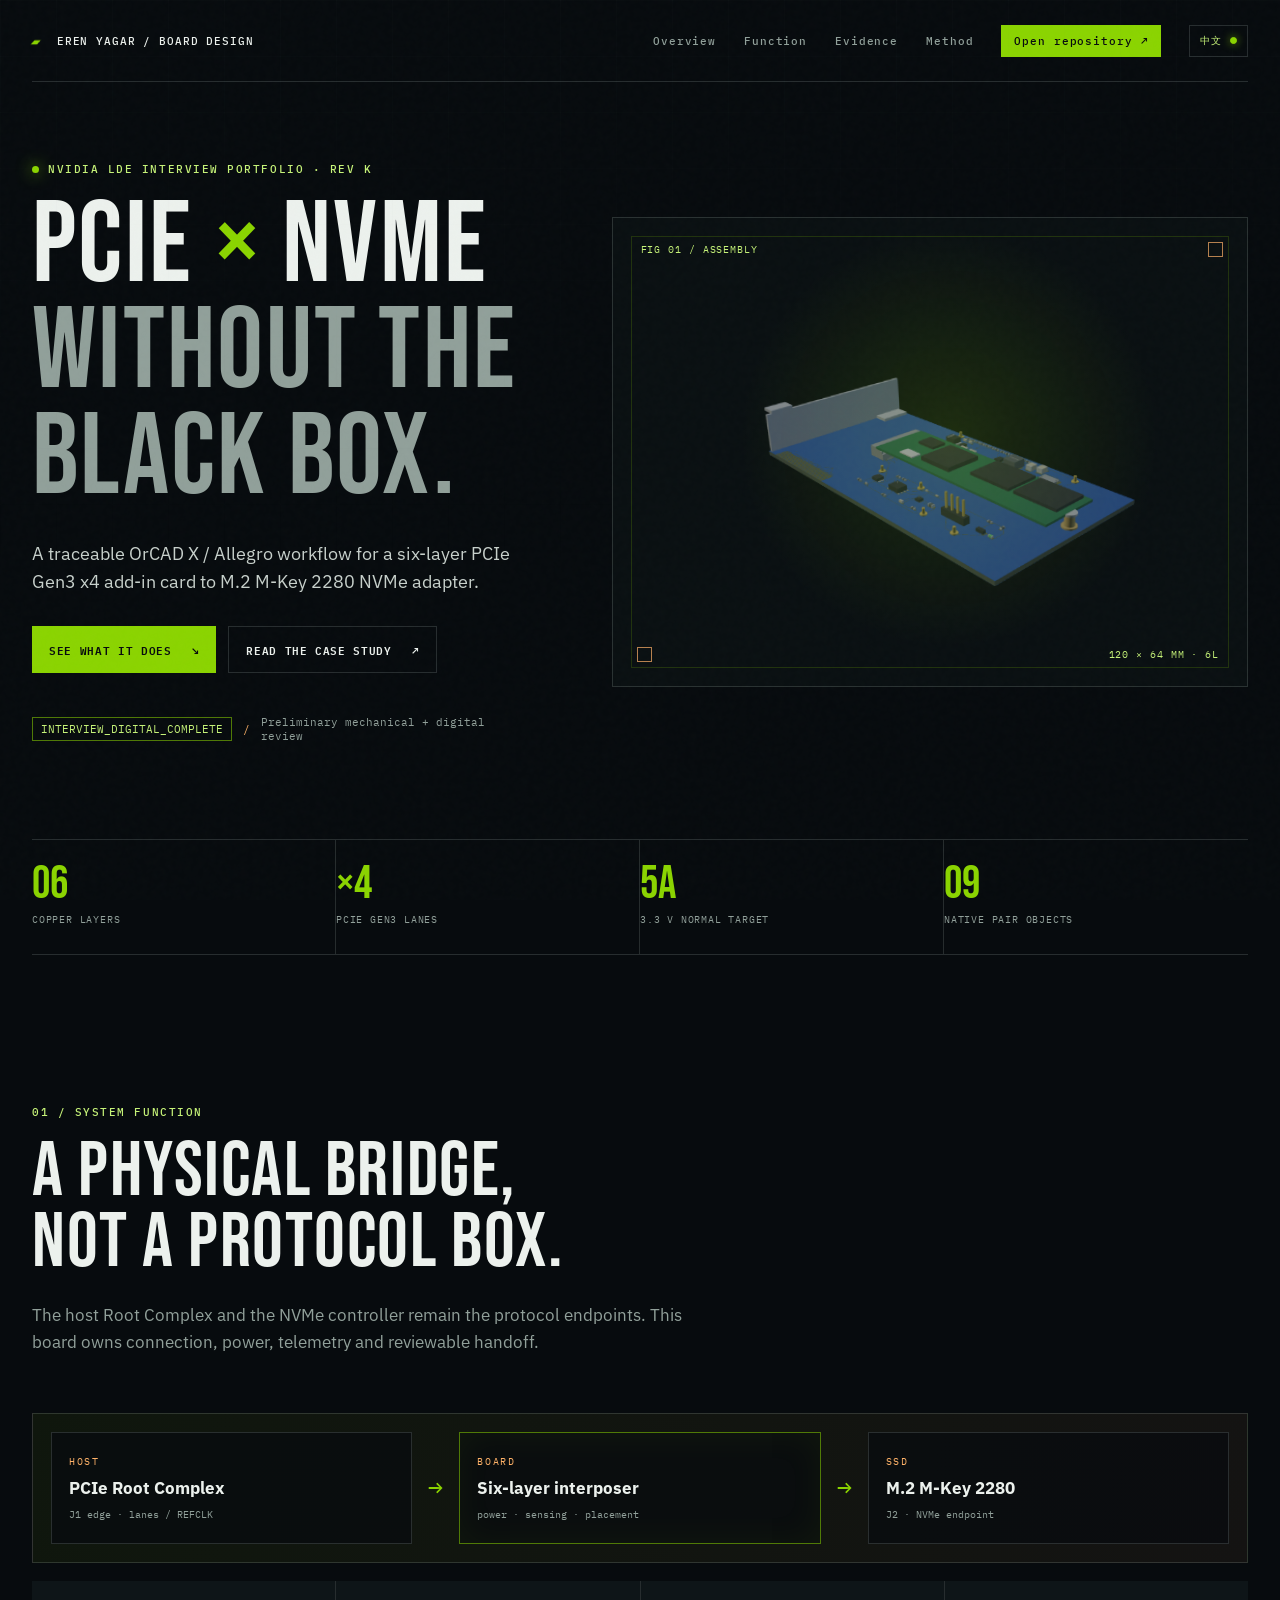
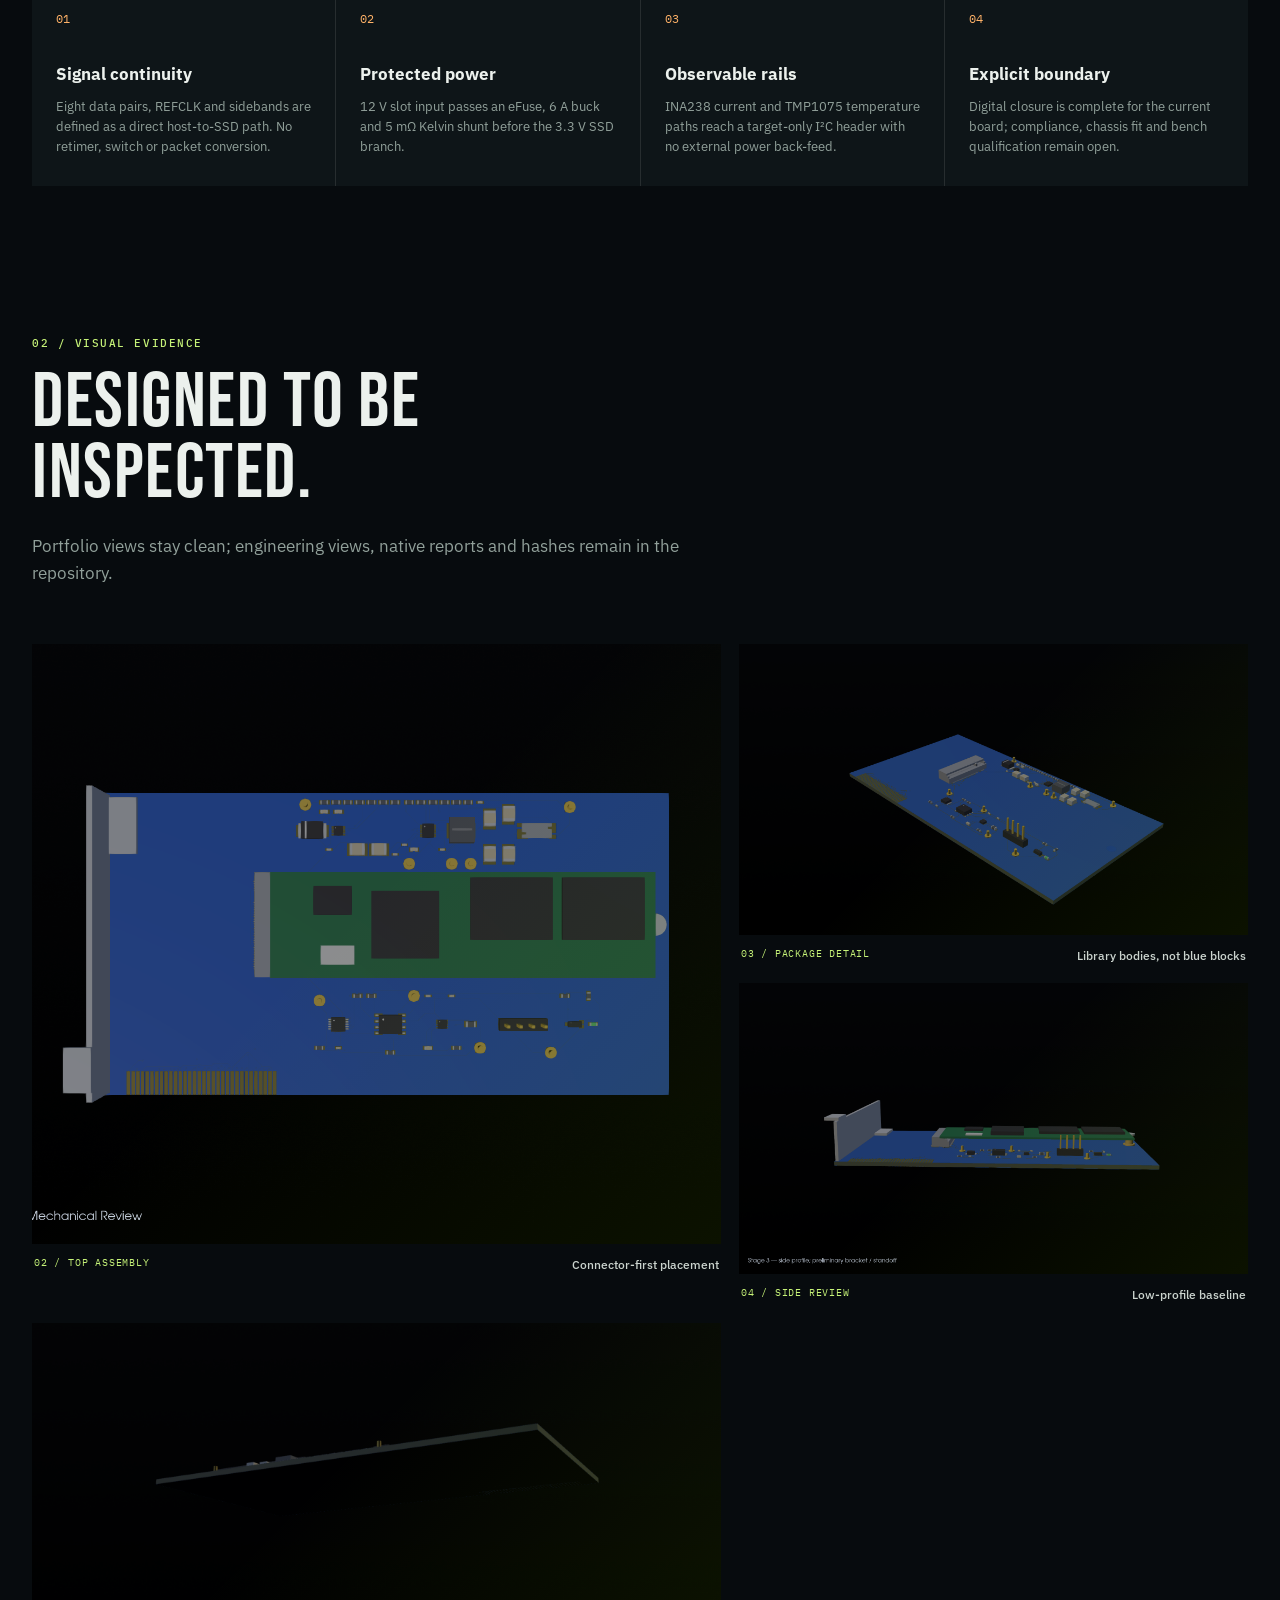
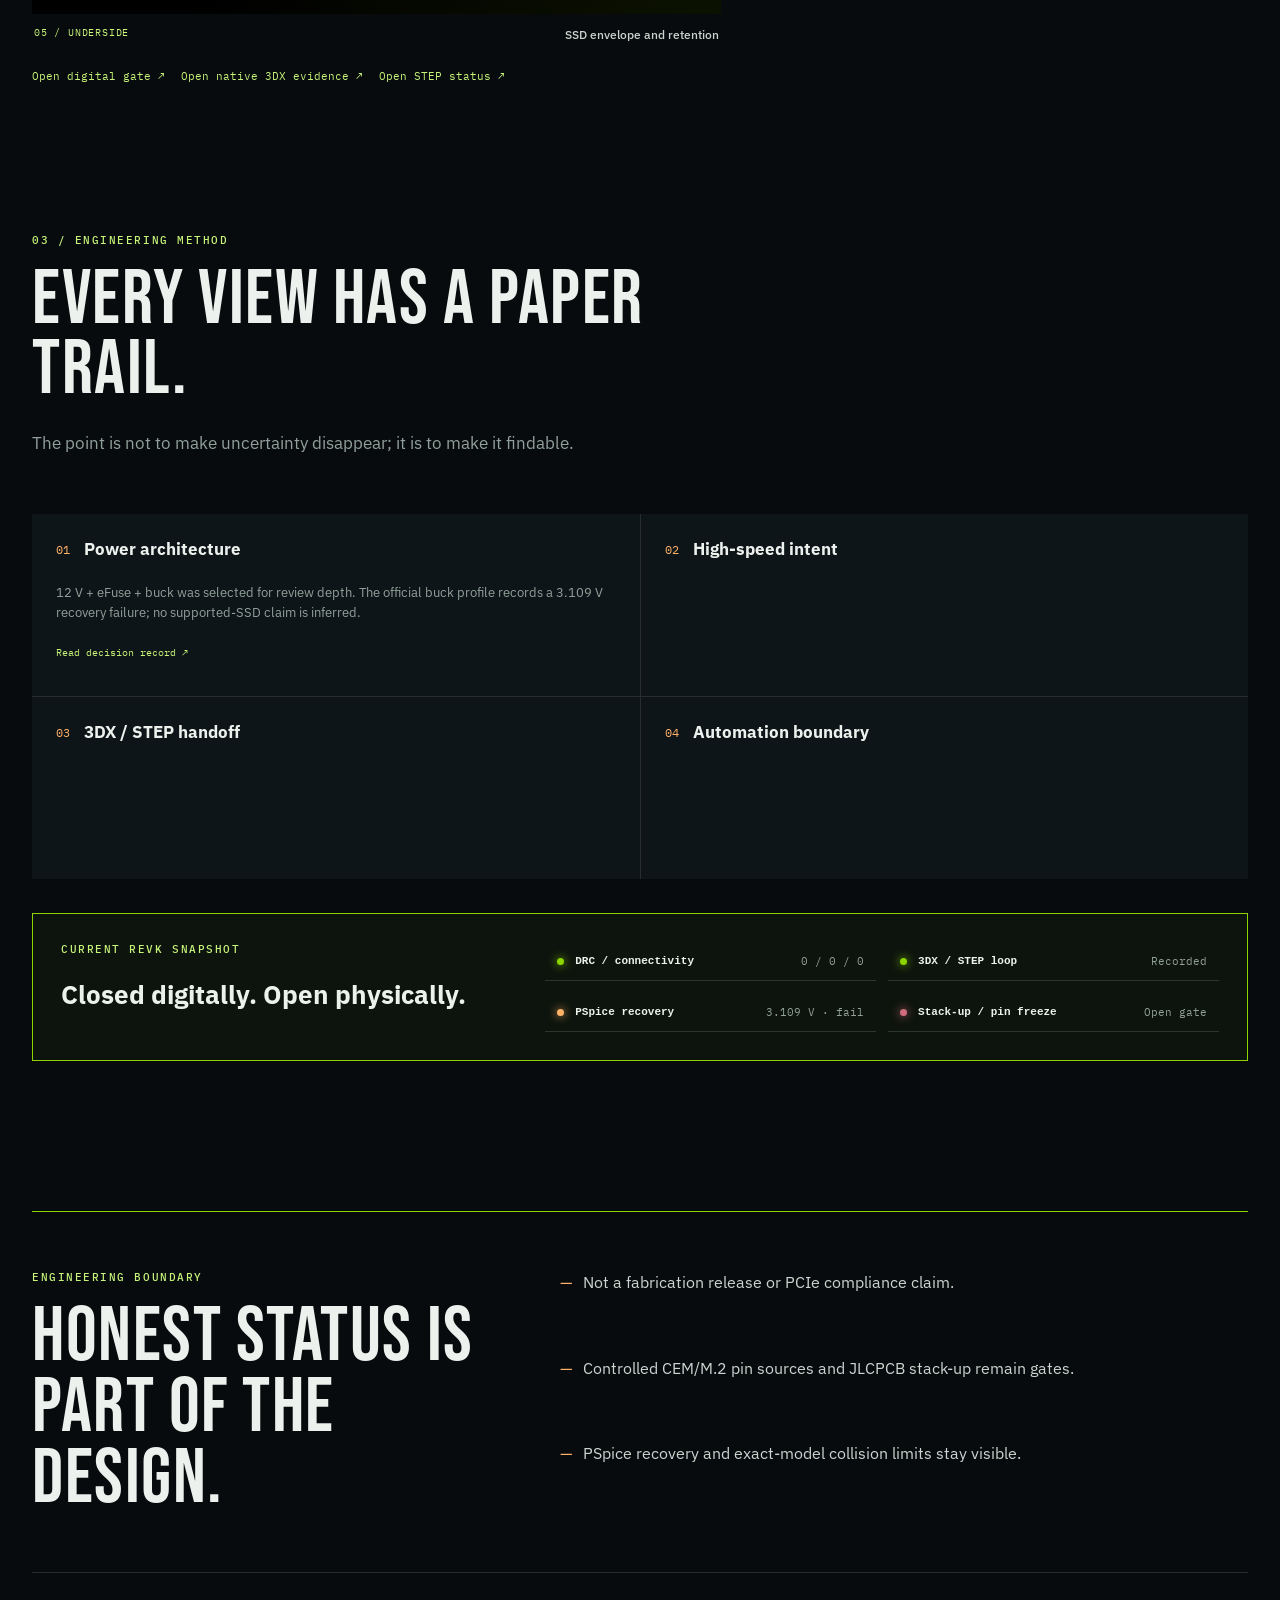
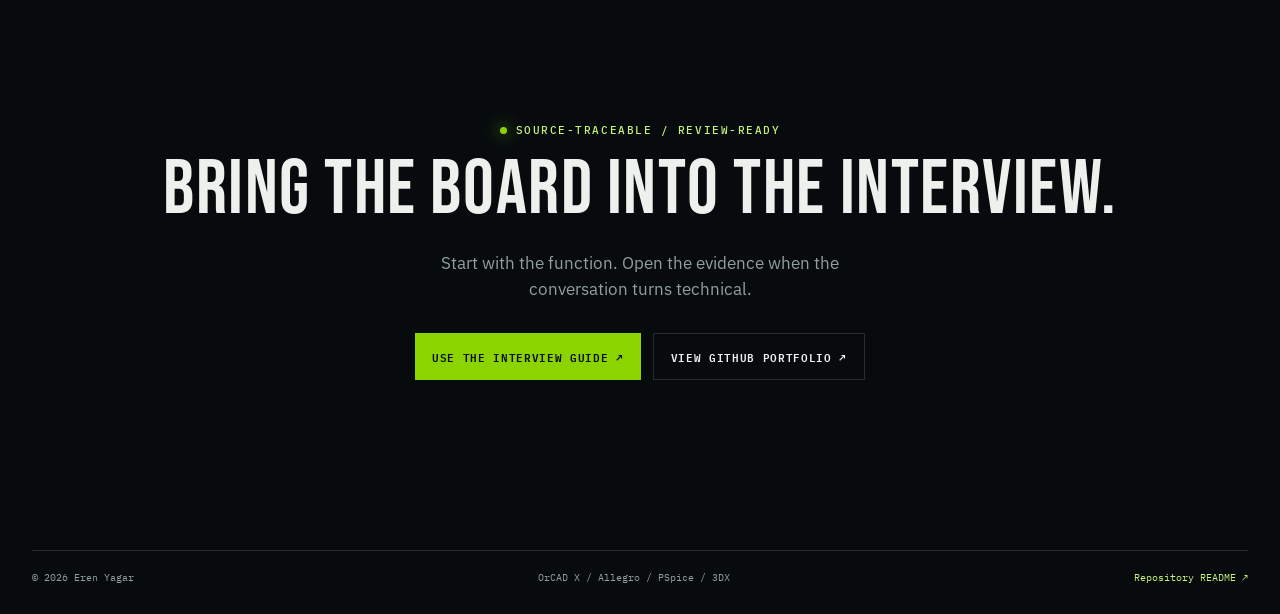
==== commit 64f55fba: "transform portfolio into traceable PCB case study" ====
--- a/portfolio/index.html
+++ b/portfolio/index.html
@@ -3,7 +3,7 @@
 <head>
   <meta charset="utf-8">
   <meta name="viewport" content="width=device-width, initial-scale=1">
-  <meta name="description" content="OrCAD X and Allegro PCIe Gen3 x4 to M.2 NVMe adapter interview portfolio.">
+  <meta name="description" content="Traceable OrCAD X and Allegro PCIe Gen3 x4 to M.2 NVMe adapter case study.">
   <title>PCIe × NVMe — OrCAD Portfolio</title>
   <link rel="preconnect" href="https://fonts.googleapis.com">
   <link rel="preconnect" href="https://fonts.gstatic.com" crossorigin>
@@ -16,6 +16,7 @@
     <a class="wordmark" href="../README.md" aria-label="Back to repository README"><span class="mark">▰</span> EREN YAGAR / BOARD DESIGN</a>
     <nav aria-label="Portfolio navigation">
       <a href="#overview" data-i18n="navOverview">Overview</a>
+      <a href="#function" data-i18n="navFunction">Function</a>
       <a href="#evidence" data-i18n="navEvidence">Evidence</a>
       <a href="#method" data-i18n="navMethod">Method</a>
       <a class="nav-cta" href="https://github.com/ErenYagar/nvidia-lde-orcad-portfolio" data-i18n="navRepo">Open repository ↗</a>
@@ -26,132 +27,56 @@
   <main>
     <section class="hero" id="overview">
       <div class="hero-copy">
-        <p class="eyebrow"><span class="dot"></span><span data-i18n="eyebrow"> NVIDIA LDE INTERVIEW PORTFOLIO · REV K</span></p>
+        <p class="eyebrow"><span class="dot"></span><span data-i18n="eyebrow">NVIDIA LDE INTERVIEW PORTFOLIO · REV K</span></p>
         <h1 data-i18n="heroTitle">PCIe <em>×</em> NVMe<br><span>without the black box.</span></h1>
-        <p class="lede" data-i18n="heroLede">A rule-driven OrCAD X / Allegro workflow for a six-layer PCIe Gen3 x4 add-in card to M.2 M-Key 2280 NVMe adapter.</p>
-        <div class="hero-actions">
-          <a class="button button-primary" href="#evidence"><span data-i18n="explore">Explore the board</span> <span>↓</span></a>
-          <a class="button button-ghost" href="../README.md"><span data-i18n="engineeringLog">Read the engineering log</span> ↗</a>
-        </div>
+        <p class="lede" data-i18n="heroLede">A traceable OrCAD X / Allegro workflow for a six-layer PCIe Gen3 x4 add-in card to M.2 M-Key 2280 NVMe adapter.</p>
+        <div class="hero-actions"><a class="button button-primary" href="#function"><span data-i18n="explore">See what it does</span> ↘</a><a class="button button-ghost" href="../PROJECT_REPORT.md"><span data-i18n="engineeringLog">Read the case study</span> ↗</a></div>
         <div class="status-line"><span class="status-pill" data-i18n="status">INTERVIEW_DIGITAL_COMPLETE</span><span class="slash">/</span><span data-i18n="statusDetail">Preliminary mechanical + digital review</span></div>
       </div>
-      <div class="hero-visual">
-        <div class="visual-label top-left" data-i18n="figAssembly">FIG 01 / ASSEMBLY</div>
-        <div class="visual-label bottom-right">120 × 64 MM · 6L</div>
-        <div class="crosshair crosshair-a"></div><div class="crosshair crosshair-b"></div>
-        <img src="../evidence/stage3/portfolio_revk/stage3_hero_isometric_assembly.png" data-alt-key="heroAlt" alt="Isometric 3D assembly view of the PCIe to M.2 NVMe adapter board" class="hero-image">
-      </div>
+      <div class="hero-visual"><div class="visual-label top-left">FIG 01 / ASSEMBLY</div><div class="visual-label bottom-right">120 × 64 MM · 6L</div><div class="crosshair crosshair-a"></div><div class="crosshair crosshair-b"></div><img src="../evidence/stage3/portfolio_revk/stage3_hero_isometric_assembly.png" data-alt-key="heroAlt" alt="Isometric 3D assembly view of the PCIe to M.2 NVMe adapter board" class="hero-image"></div>
     </section>
 
-    <section class="metrics" aria-label="Design metrics">
-      <div><strong>06</strong><span data-i18n="metricLayers">copper layers</span></div>
-      <div><strong>×4</strong><span data-i18n="metricLanes">PCIe Gen3 lanes</span></div>
-      <div><strong>5A</strong><span data-i18n="metricLoad">3.3 V normal target</span></div>
-      <div><strong>01</strong><span data-i18n="metricPower">controlled power path</span></div>
+    <section class="metrics" aria-label="Design metrics"><div><strong>06</strong><span data-i18n="metricLayers">copper layers</span></div><div><strong>×4</strong><span data-i18n="metricLanes">PCIe Gen3 lanes</span></div><div><strong>5A</strong><span data-i18n="metricLoad">3.3 V normal target</span></div><div><strong>09</strong><span data-i18n="metricPairs">native pair objects</span></div></section>
+
+    <section class="section function-section" id="function">
+      <div class="section-heading"><p class="kicker" data-i18n="functionKicker">01 / SYSTEM FUNCTION</p><h2 data-i18n="functionTitle">A physical bridge,<br>not a protocol box.</h2><p data-i18n="functionLede">The host Root Complex and the NVMe controller remain the protocol endpoints. This board owns connection, power, telemetry and reviewable handoff.</p></div>
+      <div class="architecture-strip" aria-label="System architecture"><div class="arch-node"><span class="arch-tag">HOST</span><strong data-i18n="archHost">PCIe Root Complex</strong><small data-i18n="archHostSmall">J1 edge · lanes / REFCLK</small></div><span class="arch-arrow">→</span><div class="arch-node arch-focus"><span class="arch-tag">BOARD</span><strong data-i18n="archBoard">Six-layer interposer</strong><small data-i18n="archBoardSmall">power · sensing · placement</small></div><span class="arch-arrow">→</span><div class="arch-node"><span class="arch-tag">SSD</span><strong data-i18n="archSsd">M.2 M-Key 2280</strong><small data-i18n="archSsdSmall">J2 · NVMe endpoint</small></div></div>
+      <div class="function-grid"><article><span class="number">01</span><h3 data-i18n="funcSignalTitle">Signal continuity</h3><p data-i18n="funcSignalBody">Eight data pairs, REFCLK and sidebands are defined as a direct host-to-SSD path. No retimer, switch or packet conversion.</p></article><article><span class="number">02</span><h3 data-i18n="funcPowerTitle">Protected power</h3><p data-i18n="funcPowerBody">12 V slot input passes an eFuse, 6 A buck and 5 mΩ Kelvin shunt before the 3.3 V SSD branch.</p></article><article><span class="number">03</span><h3 data-i18n="funcTelemetryTitle">Observable rails</h3><p data-i18n="funcTelemetryBody">INA238 current and TMP1075 temperature paths reach a target-only I²C header with no external power back-feed.</p></article><article><span class="number">04</span><h3 data-i18n="funcBoundaryTitle">Explicit boundary</h3><p data-i18n="funcBoundaryBody">Digital closure is complete for the current board; compliance, chassis fit and bench qualification remain open.</p></article></div>
     </section>
 
     <section class="section evidence-section" id="evidence">
-      <div class="section-heading"><p class="kicker" data-i18n="evidenceKicker">01 / VISUAL EVIDENCE</p><h2 data-i18n="evidenceTitle">Designed to be inspected.</h2><p data-i18n="evidenceLede">Three views for the first conversation: placement intent, package density and the mechanical envelope. Each image is backed by native board, STEP and report artifacts in the repository.</p></div>
-      <div class="gallery">
-        <figure class="gallery-card gallery-card-large"><button class="image-button" data-full="../evidence/stage3/portfolio_revk/stage3_top_assembly.png"><img src="../evidence/stage3/portfolio_revk/stage3_top_assembly.png" data-alt-key="topAlt" alt="Top assembly view showing M.2 slot, PCIe edge connector and component placement"><span class="zoom" data-i18n="viewFull">VIEW FULL ↗</span></button><figcaption><span data-i18n="topTag">02 / TOP ASSEMBLY</span><strong data-i18n="topCaption">Connector-first placement</strong></figcaption></figure>
-        <figure class="gallery-card"><button class="image-button" data-full="../evidence/stage3/portfolio_revk/stage3_hero_isometric_pcb_detail.png"><img src="../evidence/stage3/portfolio_revk/stage3_hero_isometric_pcb_detail.png" data-alt-key="detailAlt" alt="Detailed isometric PCB view with component package models"><span class="zoom" data-i18n="viewFull">VIEW FULL ↗</span></button><figcaption><span data-i18n="detailTag">03 / PACKAGE DETAIL</span><strong data-i18n="detailCaption">Real library bodies, not blue blocks</strong></figcaption></figure>
-        <figure class="gallery-card"><button class="image-button" data-full="../evidence/stage3/portfolio_revk/stage3_side.png"><img src="../evidence/stage3/portfolio_revk/stage3_side.png" data-alt-key="sideAlt" alt="Side view showing board thickness and low profile clearance"><span class="zoom" data-i18n="viewFull">VIEW FULL ↗</span></button><figcaption><span data-i18n="sideTag">04 / SIDE REVIEW</span><strong data-i18n="sideCaption">Low-profile mechanical baseline</strong></figcaption></figure>
-        <figure class="gallery-card"><button class="image-button" data-full="../evidence/stage3/portfolio_revk/stage3_ssd_underside.png"><img src="../evidence/stage3/portfolio_revk/stage3_ssd_underside.png" data-alt-key="ssdAlt" alt="Underside view showing the SSD envelope and retention geometry"><span class="zoom" data-i18n="viewFull">VIEW FULL ↗</span></button><figcaption><span data-i18n="ssdTag">05 / UNDERSIDE</span><strong data-i18n="ssdCaption">SSD envelope and retention</strong></figcaption></figure>
-      </div>
+      <div class="section-heading"><p class="kicker" data-i18n="evidenceKicker">02 / VISUAL EVIDENCE</p><h2 data-i18n="evidenceTitle">Designed to be inspected.</h2><p data-i18n="evidenceLede">Portfolio views stay clean; engineering views, native reports and hashes remain in the repository.</p></div>
+      <div class="gallery"><figure class="gallery-card gallery-card-large"><button class="image-button" data-full="../evidence/stage3/portfolio_revk/stage3_top_assembly.png"><img src="../evidence/stage3/portfolio_revk/stage3_top_assembly.png" data-alt-key="topAlt" alt="Top assembly view showing M.2 slot, PCIe edge connector and component placement"><span class="zoom" data-i18n="viewFull">VIEW FULL ↗</span></button><figcaption><span>02 / TOP ASSEMBLY</span><strong data-i18n="topCaption">Connector-first placement</strong></figcaption></figure><figure class="gallery-card"><button class="image-button" data-full="../evidence/stage3/portfolio_revk/stage3_hero_isometric_pcb_detail.png"><img src="../evidence/stage3/portfolio_revk/stage3_hero_isometric_pcb_detail.png" data-alt-key="detailAlt" alt="Detailed isometric PCB view with component package models"><span class="zoom" data-i18n="viewFull">VIEW FULL ↗</span></button><figcaption><span>03 / PACKAGE DETAIL</span><strong data-i18n="detailCaption">Library bodies, not blue blocks</strong></figcaption></figure><figure class="gallery-card"><button class="image-button" data-full="../evidence/stage3/portfolio_revk/stage3_side.png"><img src="../evidence/stage3/portfolio_revk/stage3_side.png" data-alt-key="sideAlt" alt="Side view showing board thickness and low profile clearance"><span class="zoom" data-i18n="viewFull">VIEW FULL ↗</span></button><figcaption><span>04 / SIDE REVIEW</span><strong data-i18n="sideCaption">Low-profile baseline</strong></figcaption></figure><figure class="gallery-card"><button class="image-button" data-full="../evidence/stage3/portfolio_revk/stage3_ssd_underside.png"><img src="../evidence/stage3/portfolio_revk/stage3_ssd_underside.png" data-alt-key="ssdAlt" alt="Underside view showing the SSD envelope and retention geometry"><span class="zoom" data-i18n="viewFull">VIEW FULL ↗</span></button><figcaption><span>05 / UNDERSIDE</span><strong data-i18n="ssdCaption">SSD envelope and retention</strong></figcaption></figure></div>
+      <div class="evidence-links"><a href="../evidence/stage3/stage3_delivery_gate.md" data-i18n="gateLink">Open digital gate ↗</a><a href="../evidence/stage3/3dx_native_revk/revk_top_isometric_detailed_with_ui.png" data-i18n="modelLink">Open native 3DX evidence ↗</a><a href="../evidence/stage3/3d_status.md" data-i18n="camLink">Open STEP status ↗</a></div>
     </section>
 
     <section class="section method-section" id="method">
-      <div class="section-heading"><p class="kicker" data-i18n="methodKicker">02 / ENGINEERING METHOD</p><h2 data-i18n="methodTitle">Every pretty view has a paper trail.</h2><p data-i18n="methodLede">The project connects electrical intent, physical placement, simulation evidence and manufacturing outputs in one reviewable package.</p></div>
-      <div class="method-grid">
-        <article><span class="number">01</span><h3 data-i18n="card1Title">Capture → Allegro</h3><p data-i18n="card1Body">Seven-page hierarchy, symbol/pin maps, footprint assignments, native project artifacts and ERC evidence.</p><a href="../schematic/connection_matrix.csv" data-i18n="card1Link">Open connection matrix ↗</a></article>
-        <article><span class="number">02</span><h3 data-i18n="card2Title">Power closure</h3><p data-i18n="card2Body">PCIe 12 V protection, 6 A synchronous buck, Kelvin shunt and telemetry path with disclosed PSpice limits.</p><a href="../docs/power_budget.md" data-i18n="card2Link">Open power budget ↗</a></article>
-        <article><span class="number">03</span><h3 data-i18n="card3Title">3DX → STEP</h3><p data-i18n="card3Body">Native 3DX evidence, model mapping, collision status and millimetre STEP round-trip record.</p><a href="../evidence/stage3/3dx_native_revk/" data-i18n="card3Link">Open 3DX evidence ↗</a></article>
-        <article><span class="number">04</span><h3 data-i18n="card4Title">Release discipline</h3><p data-i18n="card4Body">Gerber, NC Drill, IPC-2581, BOM/P&amp;P and Python validators are kept beside the board evidence.</p><a href="../VALIDATION_STATUS.md" data-i18n="card4Link">Read validation status ↗</a></article>
-      </div>
+      <div class="section-heading"><p class="kicker" data-i18n="methodKicker">03 / ENGINEERING METHOD</p><h2 data-i18n="methodTitle">Every view has a paper trail.</h2><p data-i18n="methodLede">The point is not to make uncertainty disappear; it is to make it findable.</p></div>
+      <div class="decision-grid"><details open><summary><span>01</span><b data-i18n="decPowerTitle">Power architecture</b></summary><p data-i18n="decPowerBody">12 V + eFuse + buck was selected for review depth. The official buck profile records a 3.109 V recovery failure; no supported-SSD claim is inferred.</p><a href="../docs/architecture_tradeoff.md" data-i18n="readDecision">Read decision record ↗</a></details><details><summary><span>02</span><b data-i18n="decHsTitle">High-speed intent</b></summary><p data-i18n="decHsBody">Nine native differential-pair objects exist. Width, gap, via and skew remain pending the actual fabricator stack-up and controlled spec.</p><a href="../evidence/stage3/constraint_manager_status.md" data-i18n="readConstraints">Read constraint status ↗</a></details><details><summary><span>03</span><b data-i18n="decMechTitle">3DX / STEP handoff</b></summary><p data-i18n="decMechBody">Native 3DX views and AP242/mm STEP re-import are hash-bound to RevK. Missing exact models keep collision cases preliminary or blocked.</p><a href="../evidence/stage3/3d_status.md" data-i18n="read3d">Read 3D status ↗</a></details><details><summary><span>04</span><b data-i18n="decAutoTitle">Automation boundary</b></summary><p data-i18n="decAutoBody">Python validators test CSV/report contracts and negative fixtures; they do not replace native Cadence review or bench data.</p><a href="../scripts/test_validators.py" data-i18n="readTests">Read test harness ↗</a></details></div>
+      <div class="verification-panel"><div><p class="kicker" data-i18n="verifyKicker">CURRENT REVK SNAPSHOT</p><h3 data-i18n="verifyTitle">Closed digitally. Open physically.</h3></div><div class="verify-list"><div><span class="status-dot verified"></span><b>DRC / connectivity</b><em>0 / 0 / 0</em></div><div><span class="status-dot verified"></span><b>3DX / STEP loop</b><em data-i18n="verifyStep">Recorded</em></div><div><span class="status-dot limited"></span><b>PSpice recovery</b><em>3.109 V · fail</em></div><div><span class="status-dot blocked"></span><b data-i18n="verifyFreeze">Stack-up / pin freeze</b><em data-i18n="verifyOpen">Open gate</em></div></div></div>
     </section>
 
-    <section class="boundary" aria-labelledby="boundary-title">
-      <div><p class="kicker" data-i18n="boundaryKicker">ENGINEERING BOUNDARY</p><h2 id="boundary-title" data-i18n="boundaryTitle">Honest status is part of the design.</h2></div>
-      <ul><li data-i18n="boundary1">Not a fabrication release or PCIe compliance claim.</li><li data-i18n="boundary2">JLCPCB controlled stack-up and CEM/M.2 controlled-spec sign-off remain gates.</li><li data-i18n="boundary3">PSpice recovery limitation and preliminary exact-model coverage are disclosed in the evidence.</li></ul>
-    </section>
+    <section class="boundary" aria-labelledby="boundary-title"><div><p class="kicker" data-i18n="boundaryKicker">ENGINEERING BOUNDARY</p><h2 id="boundary-title" data-i18n="boundaryTitle">Honest status is part of the design.</h2></div><ul><li data-i18n="boundary1">Not a fabrication release or PCIe compliance claim.</li><li data-i18n="boundary2">Controlled CEM/M.2 pin sources and JLCPCB stack-up remain gates.</li><li data-i18n="boundary3">PSpice recovery and exact-model collision limits stay visible.</li></ul></section>
 
-    <section class="closing">
-      <p class="eyebrow"><span class="dot"></span><span data-i18n="closingEyebrow"> SOURCE-TRACEABLE / REVIEW-READY</span></p>
-      <h2 data-i18n="closingTitle">Bring the board into the interview.</h2>
-      <p data-i18n="closingBody">Use the gallery for the first 30 seconds. Open the repository when the conversation turns technical.</p>
-      <a class="button button-primary" href="https://github.com/ErenYagar/nvidia-lde-orcad-portfolio" data-i18n="closingButton">View full GitHub portfolio ↗</a>
-    </section>
+    <section class="closing"><p class="eyebrow"><span class="dot"></span><span data-i18n="closingEyebrow">SOURCE-TRACEABLE / REVIEW-READY</span></p><h2 data-i18n="closingTitle">Bring the board into the interview.</h2><p data-i18n="closingBody">Start with the function. Open the evidence when the conversation turns technical.</p><div class="closing-actions"><a class="button button-primary" href="../docs/INTERVIEW_GUIDE.md" data-i18n="closingGuide">Use the interview guide ↗</a><a class="button button-ghost" href="https://github.com/ErenYagar/nvidia-lde-orcad-portfolio" data-i18n="closingRepo">View GitHub portfolio ↗</a></div></section>
   </main>
 
   <footer class="site-footer"><span>© 2026 Eren Yagar</span><span>OrCAD X / Allegro / PSpice / 3DX</span><a href="../README.md" data-i18n="footerReadme">Repository README ↗</a></footer>
-
   <dialog id="lightbox" aria-label="Expanded portfolio image"><button class="close-dialog" aria-label="Close image">×</button><img id="lightbox-image" alt=""></dialog>
   <script>
     const translations = {
       en: {
-        navOverview: 'Overview', navEvidence: 'Evidence', navMethod: 'Method', navRepo: 'Open repository ↗',
-        eyebrow: ' NVIDIA LDE INTERVIEW PORTFOLIO · REV K', heroTitle: 'PCIe <em>×</em> NVMe<br><span>without the black box.</span>',
-        heroLede: 'A rule-driven OrCAD X / Allegro workflow for a six-layer PCIe Gen3 x4 add-in card to M.2 M-Key 2280 NVMe adapter.',
-        explore: 'Explore the board', engineeringLog: 'Read the engineering log', status: 'INTERVIEW_DIGITAL_COMPLETE', statusDetail: 'Preliminary mechanical + digital review', figAssembly: 'FIG 01 / ASSEMBLY',
-        metricLayers: 'copper layers', metricLanes: 'PCIe Gen3 lanes', metricLoad: '3.3 V normal target', metricPower: 'controlled power path',
-        evidenceKicker: '01 / VISUAL EVIDENCE', evidenceTitle: 'Designed to be inspected.', evidenceLede: 'Three views for the first conversation: placement intent, package density and the mechanical envelope. Each image is backed by native board, STEP and report artifacts in the repository.',
-        viewFull: 'VIEW FULL ↗', topTag: '02 / TOP ASSEMBLY', topCaption: 'Connector-first placement', detailTag: '03 / PACKAGE DETAIL', detailCaption: 'Real library bodies, not blue blocks', sideTag: '04 / SIDE REVIEW', sideCaption: 'Low-profile mechanical baseline', ssdTag: '05 / UNDERSIDE', ssdCaption: 'SSD envelope and retention',
-        methodKicker: '02 / ENGINEERING METHOD', methodTitle: 'Every pretty view has a paper trail.', methodLede: 'The project connects electrical intent, physical placement, simulation evidence and manufacturing outputs in one reviewable package.',
-        card1Title: 'Capture → Allegro', card1Body: 'Seven-page hierarchy, symbol/pin maps, footprint assignments, native project artifacts and ERC evidence.', card1Link: 'Open connection matrix ↗',
-        card2Title: 'Power closure', card2Body: 'PCIe 12 V protection, 6 A synchronous buck, Kelvin shunt and telemetry path with disclosed PSpice limits.', card2Link: 'Open power budget ↗',
-        card3Title: '3DX → STEP', card3Body: 'Native 3DX evidence, model mapping, collision status and millimetre STEP round-trip record.', card3Link: 'Open 3DX evidence ↗',
-        card4Title: 'Release discipline', card4Body: 'Gerber, NC Drill, IPC-2581, BOM/P&amp;P and Python validators are kept beside the board evidence.', card4Link: 'Read validation status ↗',
-        boundaryKicker: 'ENGINEERING BOUNDARY', boundaryTitle: 'Honest status is part of the design.', boundary1: 'Not a fabrication release or PCIe compliance claim.', boundary2: 'JLCPCB controlled stack-up and CEM/M.2 controlled-spec sign-off remain gates.', boundary3: 'PSpice recovery limitation and preliminary exact-model coverage are disclosed in the evidence.',
-        closingEyebrow: ' SOURCE-TRACEABLE / REVIEW-READY', closingTitle: 'Bring the board into the interview.', closingBody: 'Use the gallery for the first 30 seconds. Open the repository when the conversation turns technical.', closingButton: 'View full GitHub portfolio ↗', footerReadme: 'Repository README ↗'
+        navOverview:'Overview',navFunction:'Function',navEvidence:'Evidence',navMethod:'Method',navRepo:'Open repository ↗',eyebrow:'NVIDIA LDE INTERVIEW PORTFOLIO · REV K',heroTitle:'PCIe <em>×</em> NVMe<br><span>without the black box.</span>',heroLede:'A traceable OrCAD X / Allegro workflow for a six-layer PCIe Gen3 x4 add-in card to M.2 M-Key 2280 NVMe adapter.',explore:'See what it does',engineeringLog:'Read the case study',status:'INTERVIEW_DIGITAL_COMPLETE',statusDetail:'Preliminary mechanical + digital review',metricLayers:'copper layers',metricLanes:'PCIe Gen3 lanes',metricLoad:'3.3 V normal target',metricPairs:'native pair objects',functionKicker:'01 / SYSTEM FUNCTION',functionTitle:'A physical bridge,<br>not a protocol box.',functionLede:'The host Root Complex and the NVMe controller remain the protocol endpoints. This board owns connection, power, telemetry and reviewable handoff.',archHost:'PCIe Root Complex',archHostSmall:'J1 edge · lanes / REFCLK',archBoard:'Six-layer interposer',archBoardSmall:'power · sensing · placement',archSsd:'M.2 M-Key 2280',archSsdSmall:'J2 · NVMe endpoint',funcSignalTitle:'Signal continuity',funcSignalBody:'Eight data pairs, REFCLK and sidebands are defined as a direct host-to-SSD path. No retimer, switch or packet conversion.',funcPowerTitle:'Protected power',funcPowerBody:'12 V slot input passes an eFuse, 6 A buck and 5 mΩ Kelvin shunt before the 3.3 V SSD branch.',funcTelemetryTitle:'Observable rails',funcTelemetryBody:'INA238 current and TMP1075 temperature paths reach a target-only I²C header with no external power back-feed.',funcBoundaryTitle:'Explicit boundary',funcBoundaryBody:'Digital closure is complete for the current board; compliance, chassis fit and bench qualification remain open.',evidenceKicker:'02 / VISUAL EVIDENCE',evidenceTitle:'Designed to be inspected.',evidenceLede:'Portfolio views stay clean; engineering views, native reports and hashes remain in the repository.',viewFull:'VIEW FULL ↗',topCaption:'Connector-first placement',detailCaption:'Library bodies, not blue blocks',sideCaption:'Low-profile baseline',ssdCaption:'SSD envelope and retention',gateLink:'Open digital gate ↗',modelLink:'Open native 3DX evidence ↗',camLink:'Open STEP status ↗',methodKicker:'03 / ENGINEERING METHOD',methodTitle:'Every view has a paper trail.',methodLede:'The point is not to make uncertainty disappear; it is to make it findable.',decPowerTitle:'Power architecture',decPowerBody:'12 V + eFuse + buck was selected for review depth. The official buck profile records a 3.109 V recovery failure; no supported-SSD claim is inferred.',readDecision:'Read decision record ↗',decHsTitle:'High-speed intent',decHsBody:'Nine native differential-pair objects exist. Width, gap, via and skew remain pending the actual fabricator stack-up and controlled spec.',readConstraints:'Read constraint status ↗',decMechTitle:'3DX / STEP handoff',decMechBody:'Native 3DX views and AP242/mm STEP re-import are hash-bound to RevK. Missing exact models keep collision cases preliminary or blocked.',read3d:'Read 3D status ↗',decAutoTitle:'Automation boundary',decAutoBody:'Python validators test CSV/report contracts and negative fixtures; they do not replace native Cadence review or bench data.',readTests:'Read test harness ↗',verifyKicker:'CURRENT REVK SNAPSHOT',verifyTitle:'Closed digitally. Open physically.',verifyStep:'Recorded',verifyFreeze:'Stack-up / pin freeze',verifyOpen:'Open gate',boundaryKicker:'ENGINEERING BOUNDARY',boundaryTitle:'Honest status is part of the design.',boundary1:'Not a fabrication release or PCIe compliance claim.',boundary2:'Controlled CEM/M.2 pin sources and JLCPCB stack-up remain gates.',boundary3:'PSpice recovery and exact-model collision limits stay visible.',closingEyebrow:'SOURCE-TRACEABLE / REVIEW-READY',closingTitle:'Bring the board into the interview.',closingBody:'Start with the function. Open the evidence when the conversation turns technical.',closingGuide:'Use the interview guide ↗',closingRepo:'View GitHub portfolio ↗',footerReadme:'Repository README ↗'
       },
       zh: {
-        navOverview: '專案概覽', navEvidence: '視覺證據', navMethod: '工程方法', navRepo: '開啟 GitHub 專案 ↗',
-        eyebrow: ' NVIDIA LDE 面試作品集 · REV K', heroTitle: 'PCIe <em>×</em> NVMe<br><span>把設計攤開來。</span>',
-        heroLede: '以規則驅動的 OrCAD X／Allegro 流程，完成六層 PCIe Gen3 x4 加裝卡至 M.2 M-Key 2280 NVMe 轉接板的數位作品集。',
-        explore: '查看電路板', engineeringLog: '閱讀工程紀錄', status: '面試數位封版', statusDetail: '初步機構與數位審查', figAssembly: '圖 01 / 組裝視圖',
-        metricLayers: '銅層', metricLanes: 'PCIe Gen3 通道', metricLoad: '3.3 V 正常目標', metricPower: '受控電源路徑',
-        evidenceKicker: '01 / 視覺證據', evidenceTitle: '讓設計經得起檢視。', evidenceLede: '用三組視圖說明 placement 意圖、封裝密度與機構包絡；每張圖片都能回溯到 repository 裡的 native board、STEP 與報告證據。',
-        viewFull: '查看大圖 ↗', topTag: '02 / 頂層組裝', topCaption: '以連接器為優先的 placement', detailTag: '03 / 封裝細節', detailCaption: '正式 library body，不是藍色方塊', sideTag: '04 / 側視審查', sideCaption: '低剖面機構基線', ssdTag: '05 / 底面視圖', ssdCaption: 'SSD 包絡與固定結構',
-        methodKicker: '02 / 工程方法', methodTitle: '每張漂亮圖片都有文件依據。', methodLede: '把電氣意圖、實體 placement、模擬證據與製造輸出串成一套可審查的專案包。',
-        card1Title: 'Capture → Allegro', card1Body: '七頁階層式原理圖、symbol／pin map、footprint assignment、native project 與 ERC 證據。', card1Link: '開啟接線矩陣 ↗',
-        card2Title: '電源封閉', card2Body: 'PCIe 12 V 保護、6 A synchronous buck、Kelvin shunt 與 telemetry 路徑，並如實揭露 PSpice 限制。', card2Link: '開啟電源預算 ↗',
-        card3Title: '3DX → STEP', card3Body: 'native 3DX 證據、模型 mapping、collision 狀態與毫米制 STEP round-trip 紀錄。', card3Link: '開啟 3DX 證據 ↗',
-        card4Title: 'Release 紀律', card4Body: 'Gerber、NC Drill、IPC-2581、BOM／P&amp;P 與 Python validators 都和板級證據放在一起。', card4Link: '查看驗證狀態 ↗',
-        boundaryKicker: '工程邊界', boundaryTitle: '誠實的狀態也是設計的一部分。', boundary1: '不是製造放行，也不宣稱 PCIe compliance。', boundary2: 'JLCPCB controlled stack-up 與 CEM／M.2 受控規格簽核仍是必要 gate。', boundary3: 'PSpice recovery 限制與初步 exact model 覆蓋範圍都已在證據中揭露。',
-        closingEyebrow: ' 可追溯來源 / 可直接審查', closingTitle: '把這張板帶進面試。', closingBody: '前 30 秒先展示視圖，進入技術細節後再開啟完整 repository。', closingButton: '查看完整 GitHub 作品集 ↗', footerReadme: 'Repository README ↗'
+        navOverview:'總覽',navFunction:'實際功能',navEvidence:'證據',navMethod:'方法',navRepo:'開啟 repository ↗',eyebrow:'NVIDIA LDE 面試作品集 · REV K',heroTitle:'PCIe <em>×</em> NVMe<br><span>不把黑盒子藏起來。</span>',heroLede:'以可追溯的 OrCAD X / Allegro 流程，完成六層 PCIe Gen3 x4 add-in card 至 M.2 M-Key 2280 NVMe 的系統設計案例。',explore:'先看它做什麼',engineeringLog:'閱讀技術案例',status:'INTERVIEW_DIGITAL_COMPLETE',statusDetail:'初步機構與數位審查',metricLayers:'銅層',metricLanes:'PCIe Gen3 lanes',metricLoad:'3.3 V 正常目標',metricPairs:'native pair objects',functionKicker:'01 / 系統功能',functionTitle:'它是實體橋接，<br>不是協定轉換器。',functionLede:'Host Root Complex 與 NVMe controller 仍是協定端點；這張板負責連接、供電、遙測與可審查的交付。',archHost:'PCIe Root Complex',archHostSmall:'J1 edge · lanes / REFCLK',archBoard:'六層 interposer',archBoardSmall:'供電 · 感測 · placement',archSsd:'M.2 M-Key 2280',archSsdSmall:'J2 · NVMe endpoint',funcSignalTitle:'訊號直通',funcSignalBody:'八組 data pairs、REFCLK 與 sideband 定義為 host-to-SSD 直通路徑；沒有 retimer、switch 或封包轉換。',funcPowerTitle:'受保護的供電',funcPowerBody:'slot 12 V 先通過 eFuse、6 A buck 與 5 mΩ Kelvin shunt，再送到 3.3 V SSD branch。',funcTelemetryTitle:'可觀測電源',funcTelemetryBody:'INA238 電流與 TMP1075 溫度路徑接到 target-only I²C header，禁止外部電源回灌。',funcBoundaryTitle:'清楚的邊界',funcBoundaryBody:'目前板檔的數位封閉已完成；compliance、chassis fit 與 bench qualification 仍是 open。',evidenceKicker:'02 / 視覺證據',evidenceTitle:'每個畫面都能被檢查。',evidenceLede:'作品集畫面保持乾淨；工程視圖、native report 與 hash 都保留在 repository。',viewFull:'查看完整圖 ↗',topCaption:'先放 connector 的 placement',detailCaption:'正式 library body，不是藍色方塊',sideCaption:'Low-profile 機構基線',ssdCaption:'SSD 包絡與固定',gateLink:'開啟 digital gate ↗',modelLink:'開啟 native 3DX 證據 ↗',camLink:'開啟 STEP 狀態 ↗',methodKicker:'03 / 工程方法',methodTitle:'每個畫面都有工程紙本。',methodLede:'重點不是把不確定性藏起來，而是讓它可以被定位。',decPowerTitle:'電源架構',decPowerBody:'選擇 12 V + eFuse + buck 是為了讓保護、轉換與 hot-loop 可被審查。官方 buck profile 有 3.109 V recovery failure，因此不推導 supported-SSD claim。',readDecision:'閱讀決策紀錄 ↗',decHsTitle:'高速意圖',decHsBody:'目前有九組 native differential-pair objects；width、gap、via、skew 等待實際板廠 stack-up 與受控規格。',readConstraints:'閱讀 constraint 狀態 ↗',decMechTitle:'3DX / STEP handoff',decMechBody:'Native 3DX 與 AP242/mm STEP re-import 已綁定 RevK hash；缺 exact models 的 collision 只能 preliminary 或 blocked。',read3d:'閱讀 3D 狀態 ↗',decAutoTitle:'自動化邊界',decAutoBody:'Python validators 檢查 CSV/report contract 與 negative fixtures；不取代 Cadence native review 或 bench data。',readTests:'閱讀測試程式 ↗',verifyKicker:'目前 REVK 快照',verifyTitle:'數位上封閉，實體上開放。',verifyStep:'已記錄',verifyFreeze:'Stack-up / pin freeze',verifyOpen:'Open gate',boundaryKicker:'工程邊界',boundaryTitle:'誠實的狀態也是設計的一部分。',boundary1:'不是 fabrication release，也不宣稱 PCIe compliance。',boundary2:'受控 CEM/M.2 pin source 與 JLCPCB stack-up 仍是 gate。',boundary3:'PSpice recovery 與 exact-model collision 限制保持可見。',closingEyebrow:'SOURCE-TRACEABLE / REVIEW-READY',closingTitle:'把這張板帶進面試。',closingBody:'先從功能開始；談到技術細節時，再打開證據。',closingGuide:'使用面試問答 ↗',closingRepo:'查看 GitHub portfolio ↗',footerReadme:'Repository README ↗'
       }
     };
-    const altText = {
-      en: { heroAlt: 'Isometric 3D assembly view of the PCIe to M.2 NVMe adapter board', topAlt: 'Top assembly view showing M.2 slot, PCIe edge connector and component placement', detailAlt: 'Detailed isometric PCB view with component package models', sideAlt: 'Side view showing board thickness and low profile clearance', ssdAlt: 'Underside view showing the SSD envelope and retention geometry' },
-      zh: { heroAlt: 'PCIe 至 M.2 NVMe 轉接板的等角 3D 組裝視圖', topAlt: '顯示 M.2 插槽、PCIe 金手指與元件 placement 的頂層組裝視圖', detailAlt: '包含元件封裝模型的 PCB 等角細節視圖', sideAlt: '顯示板厚與低剖面間隙的側視圖', ssdAlt: '顯示 SSD 包絡與固定結構的底面視圖' }
-    };
-    const toggle = document.getElementById('lang-toggle');
-    const label = document.getElementById('lang-label');
-    function setLanguage(lang) {
-      document.querySelectorAll('[data-i18n]').forEach((el) => { el.innerHTML = translations[lang][el.dataset.i18n]; });
-      document.querySelectorAll('[data-alt-key]').forEach((el) => { el.alt = altText[lang][el.dataset.altKey]; });
-      document.documentElement.lang = lang === 'zh' ? 'zh-Hant' : 'en';
-      document.title = lang === 'zh' ? 'PCIe × NVMe — OrCAD 雙語作品集' : 'PCIe × NVMe — OrCAD Portfolio';
-      label.textContent = lang === 'en' ? '中文' : 'EN';
-      toggle.setAttribute('aria-pressed', String(lang === 'zh'));
-      toggle.setAttribute('aria-label', lang === 'en' ? '切換為中文' : 'Switch to English');
-      document.body.classList.toggle('is-zh', lang === 'zh');
-      try { localStorage.setItem('portfolio-lang', lang); } catch (e) { /* private browsing */ }
-    }
-    let currentLanguage = 'en';
-    try { currentLanguage = localStorage.getItem('portfolio-lang') || 'en'; } catch (e) { /* private browsing */ }
-    setLanguage(currentLanguage);
-    toggle.addEventListener('click', () => setLanguage(currentLanguage = currentLanguage === 'en' ? 'zh' : 'en'));
-
-    const dialog = document.getElementById('lightbox');
-    const expanded = document.getElementById('lightbox-image');
-    document.querySelectorAll('.image-button').forEach((button) => button.addEventListener('click', () => {
-      expanded.src = button.dataset.full;
-      expanded.alt = button.querySelector('img').alt;
-      dialog.showModal();
-    }));
-    document.querySelector('.close-dialog').addEventListener('click', () => dialog.close());
-    dialog.addEventListener('click', (event) => { if (event.target === dialog) dialog.close(); });
+    const altText={en:{heroAlt:'Isometric 3D assembly view of the PCIe to M.2 NVMe adapter board',topAlt:'Top assembly view showing M.2 slot, PCIe edge connector and component placement',detailAlt:'Detailed isometric PCB view with component package models',sideAlt:'Side view showing board thickness and low profile clearance',ssdAlt:'Underside view showing the SSD envelope and retention geometry'},zh:{heroAlt:'PCIe 至 M.2 NVMe adapter 的等角 3D assembly view',topAlt:'顯示 M.2 slot、PCIe edge connector 與元件 placement 的 top assembly view',detailAlt:'含元件 package model 的 PCB 詳細等角視圖',sideAlt:'顯示板厚與 low-profile clearance 的 side view',ssdAlt:'顯示 SSD 包絡與固定幾何的 underside view'}};
+    const toggle=document.getElementById('lang-toggle'),label=document.getElementById('lang-label'); let currentLanguage='en'; try{currentLanguage=localStorage.getItem('portfolio-lang')||'en';}catch(e){}
+    function setLanguage(lang){document.querySelectorAll('[data-i18n]').forEach(el=>{el.innerHTML=translations[lang][el.dataset.i18n];});document.querySelectorAll('[data-alt-key]').forEach(el=>{el.alt=altText[lang][el.dataset.altKey];});document.documentElement.lang=lang==='zh'?'zh-Hant':'en';document.title=lang==='zh'?'PCIe × NVMe — OrCAD 作品集':'PCIe × NVMe — OrCAD Portfolio';label.textContent=lang==='en'?'中文':'EN';toggle.setAttribute('aria-pressed',String(lang==='zh'));toggle.setAttribute('aria-label',lang==='en'?'切換至中文':'Switch to English');document.body.classList.toggle('is-zh',lang==='zh');try{localStorage.setItem('portfolio-lang',lang);}catch(e){}}
+    setLanguage(currentLanguage);toggle.addEventListener('click',()=>setLanguage(currentLanguage=currentLanguage==='en'?'zh':'en'));
+    const dialog=document.getElementById('lightbox'),expanded=document.getElementById('lightbox-image');document.querySelectorAll('.image-button').forEach(button=>button.addEventListener('click',()=>{expanded.src=button.dataset.full;expanded.alt=button.querySelector('img').alt;dialog.showModal();}));document.querySelector('.close-dialog').addEventListener('click',()=>dialog.close());dialog.addEventListener('click',event=>{if(event.target===dialog)dialog.close();});
   </script>
 </body>
 </html>
--- a/portfolio/styles.css
+++ b/portfolio/styles.css
@@ -59,9 +59,17 @@
 .section { padding: 150px 0 0; }.section-heading { max-width: 650px; }.section-heading h2, .closing h2, .boundary h2 { margin: 0; font-size: clamp(48px, 6vw, 86px); }.section-heading > p:last-child, .closing > p:not(.eyebrow) { margin-top: 24px; color: var(--muted); font-size: 17px; }
 .gallery { display: grid; grid-template-columns: 1.15fr .85fr; gap: 18px; margin-top: 58px; }.gallery-card { margin: 0; }.gallery-card-large { grid-row: span 2; }.image-button { position: relative; display: block; width: 100%; padding: 0; border: 0; overflow: hidden; background: var(--panel); cursor: zoom-in; }.image-button::after { content: ''; position: absolute; inset: 0; background: linear-gradient(135deg, transparent 45%, rgba(139, 212, 0, .12)); opacity: .7; pointer-events: none; }.image-button img { width: 100%; height: 100%; display: block; object-fit: cover; transition: transform .5s ease, filter .5s ease; }.gallery-card-large .image-button { height: 600px; }.gallery-card:not(.gallery-card-large) .image-button { height: 291px; }.image-button:hover img { transform: scale(1.045); filter: saturate(1.12); }.zoom { position: absolute; z-index: 2; right: 14px; bottom: 13px; padding: 5px 7px; color: var(--paper); background: var(--green); font: 10px var(--mono); opacity: 0; transform: translateY(5px); transition: opacity .25s, transform .25s; }.image-button:hover .zoom, .image-button:focus-visible .zoom { opacity: 1; transform: translateY(0); }.gallery-card figcaption { display: flex; justify-content: space-between; gap: 12px; padding: 12px 2px 0; }.gallery-card figcaption span { color: var(--green-soft); font: 10px var(--mono); letter-spacing: .08em; }.gallery-card figcaption strong { color: #cbd4ce; font-size: 12px; font-weight: 500; text-align: right; }
 .method-grid { display: grid; grid-template-columns: repeat(4, 1fr); gap: 1px; margin-top: 58px; background: var(--line); }.method-grid article { min-height: 285px; padding: 25px; background: var(--paper); }.number { color: var(--orange); font: 12px var(--mono); }.method-grid h3 { margin: 45px 0 12px; font-size: 18px; }.method-grid p { margin: 0 0 23px; color: var(--muted); font-size: 14px; }.method-grid a { color: var(--green-soft); font: 11px var(--mono); text-decoration: none; }
+.architecture-strip { display: grid; grid-template-columns: 1fr auto 1fr auto 1fr; align-items: stretch; gap: 16px; margin-top: 58px; padding: 18px; border: 1px solid var(--line); background: linear-gradient(100deg, rgba(139,212,0,.06), rgba(255,178,104,.05)); }
+.arch-node { min-height: 112px; display: flex; flex-direction: column; justify-content: center; gap: 7px; padding: 17px; border: 1px solid var(--line); background: rgba(7,11,14,.72); }.arch-node strong { font-size: 17px; }.arch-node small { color: var(--muted); font: 10px var(--mono); }.arch-focus { border-color: rgba(139,212,0,.55); box-shadow: inset 0 0 35px rgba(139,212,0,.06); }.arch-tag { color: var(--orange); font: 10px var(--mono); letter-spacing: .16em; }.arch-arrow { align-self: center; color: var(--green); font: 25px var(--mono); }
+.function-grid { display: grid; grid-template-columns: repeat(4, 1fr); gap: 1px; margin-top: 18px; background: var(--line); }.function-grid article { min-height: 205px; padding: 24px; background: var(--panel); }.function-grid h3 { margin: 31px 0 10px; font-size: 17px; }.function-grid p { margin: 0; color: var(--muted); font-size: 13px; }
+.evidence-links { display: flex; flex-wrap: wrap; gap: 16px; margin-top: 24px; }.evidence-links a { color: var(--green-soft); font: 11px var(--mono); text-decoration: none; }.evidence-links a:hover, .method-section a:hover { color: var(--ink); }
+.decision-grid { display: grid; grid-template-columns: repeat(2, 1fr); gap: 1px; margin-top: 58px; background: var(--line); }.decision-grid details { min-height: 182px; padding: 22px 24px; background: var(--panel); }.decision-grid summary { display: flex; align-items: center; gap: 14px; cursor: pointer; list-style: none; }.decision-grid summary::-webkit-details-marker { display: none; }.decision-grid summary span { color: var(--orange); font: 12px var(--mono); }.decision-grid summary b { font-size: 17px; }.decision-grid details p { margin: 20px 0 15px; color: var(--muted); font-size: 13px; }.decision-grid details a { color: var(--green-soft); font: 10px var(--mono); text-decoration: none; }
+.verification-panel { display: grid; grid-template-columns: .8fr 1.2fr; gap: 35px; margin-top: 34px; padding: 28px; border: 1px solid var(--green); background: rgba(139,212,0,.045); }.verification-panel h3 { margin: 0; font-size: 26px; }.verify-list { display: grid; grid-template-columns: repeat(2, 1fr); gap: 12px; }.verify-list div { display: grid; grid-template-columns: 9px 1fr auto; align-items: center; gap: 9px; padding: 12px; border-bottom: 1px solid var(--line); font: 11px var(--mono); }.verify-list em { color: var(--muted); font-style: normal; text-align: right; }.status-dot { width: 7px; height: 7px; border-radius: 50%; }.status-dot.verified { background: var(--green); box-shadow: 0 0 10px var(--green); }.status-dot.limited { background: var(--orange); box-shadow: 0 0 10px var(--orange); }.status-dot.blocked { background: #d06c7d; box-shadow: 0 0 10px #d06c7d; }
+.closing-actions { display: flex; justify-content: center; flex-wrap: wrap; gap: 12px; }
 .boundary { display: grid; grid-template-columns: .8fr 1.2fr; gap: 70px; margin-top: 150px; padding: 58px 0; border-top: 1px solid var(--green); border-bottom: 1px solid var(--line); }.boundary ul { display: grid; gap: 12px; margin: 0; padding: 0; list-style: none; color: #cbd4ce; font-size: 16px; }.boundary li { position: relative; padding-left: 23px; }.boundary li::before { content: '—'; position: absolute; left: 0; color: var(--orange); }
 .closing { padding: 150px 0 170px; text-align: center; }.closing > p:not(.eyebrow) { max-width: 450px; margin: 24px auto 30px; }.closing .eyebrow { justify-content: center; display: flex; align-items: center; }
 .site-footer { display: flex; justify-content: space-between; gap: 20px; padding: 20px 0 30px; border-top: 1px solid var(--line); color: var(--muted); font: 10px var(--mono); }.site-footer a { color: var(--green-soft); text-decoration: none; }
 dialog { width: min(1100px, 92vw); padding: 0; border: 1px solid var(--green); background: #050708; box-shadow: 0 0 0 100vw rgba(0,0,0,.78), 0 0 80px rgba(139,212,0,.16); }.close-dialog { position: absolute; top: 8px; right: 12px; z-index: 3; border: 0; color: var(--ink); background: transparent; font: 30px var(--sans); cursor: pointer; }.close-dialog:hover { color: var(--green); }dialog img { width: 100%; display: block; }
-@media (max-width: 880px) { .site-header, main, .site-footer { width: min(100% - 36px, 680px); } nav a:not(.nav-cta) { display: none; }.hero { grid-template-columns: 1fr; padding-top: 65px; }.hero-visual { min-height: auto; }.hero-image { width: 100%; }.metrics { grid-template-columns: repeat(2, 1fr); }.metrics div:nth-child(2) { border-right: 0; }.metrics div:nth-child(-n+2) { border-bottom: 1px solid var(--line); }.gallery { grid-template-columns: 1fr; }.gallery-card-large { grid-row: auto; }.gallery-card-large .image-button, .gallery-card:not(.gallery-card-large) .image-button { height: auto; aspect-ratio: 1.45; }.method-grid { grid-template-columns: repeat(2, 1fr); }.boundary { grid-template-columns: 1fr; gap: 30px; }.site-footer { flex-wrap: wrap; } }
+@media (max-width: 880px) { .site-header, main, .site-footer { width: min(100% - 36px, 680px); } nav a:not(.nav-cta) { display: none; }.hero { grid-template-columns: 1fr; padding-top: 65px; }.hero-visual { min-height: auto; }.hero-image { width: 100%; }.metrics { grid-template-columns: repeat(2, 1fr); }.metrics div:nth-child(2) { border-right: 0; }.metrics div:nth-child(-n+2) { border-bottom: 1px solid var(--line); }.gallery { grid-template-columns: 1fr; }.gallery-card-large { grid-row: auto; }.gallery-card-large .image-button, .gallery-card:not(.gallery-card-large) .image-button { height: auto; aspect-ratio: 1.45; }.method-grid { grid-template-columns: repeat(2, 1fr); }.function-grid { grid-template-columns: repeat(2, 1fr); }.architecture-strip { grid-template-columns: 1fr; }.arch-arrow { transform: rotate(90deg); justify-self: center; }.verification-panel { grid-template-columns: 1fr; }.boundary { grid-template-columns: 1fr; gap: 30px; }.site-footer { flex-wrap: wrap; } }
 @media (max-width: 520px) { h1 { font-size: 63px; }.site-header { min-height: 65px; }.wordmark { font-size: 9px; }.nav-cta { padding: 7px 9px; font-size: 9px; }.hero { padding-bottom: 60px; }.lede { font-size: 16px; }.status-line { align-items: flex-start; flex-direction: column; gap: 6px; }.slash { display: none; }.metrics strong { font-size: 38px; }.method-grid { grid-template-columns: 1fr; }.section, .boundary, .closing { padding-top: 100px; }.site-footer { font-size: 9px; } }
+@media (max-width: 520px) { .function-grid, .decision-grid, .verify-list { grid-template-columns: 1fr; }.architecture-strip { margin-top: 38px; }.function-grid article { min-height: 0; }.verification-panel { padding: 21px; }.site-footer { font-size: 9px; } }
